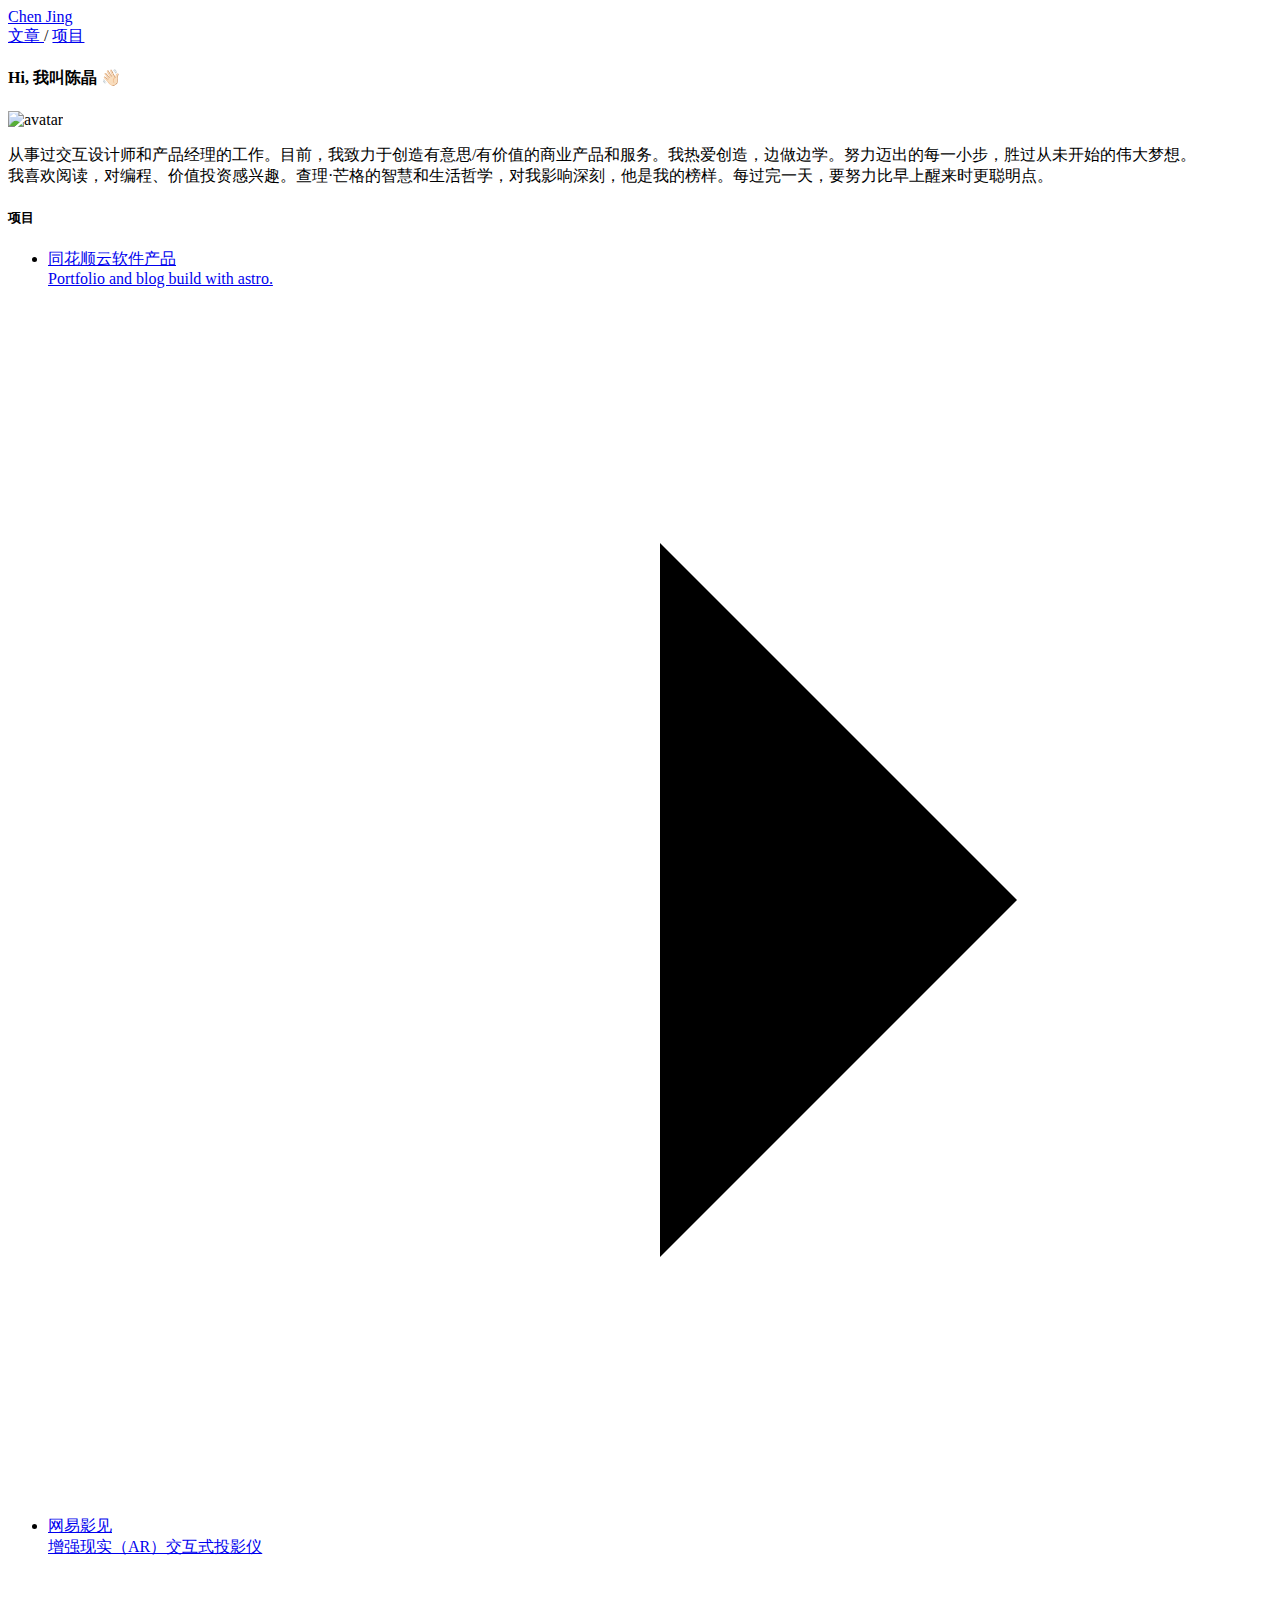
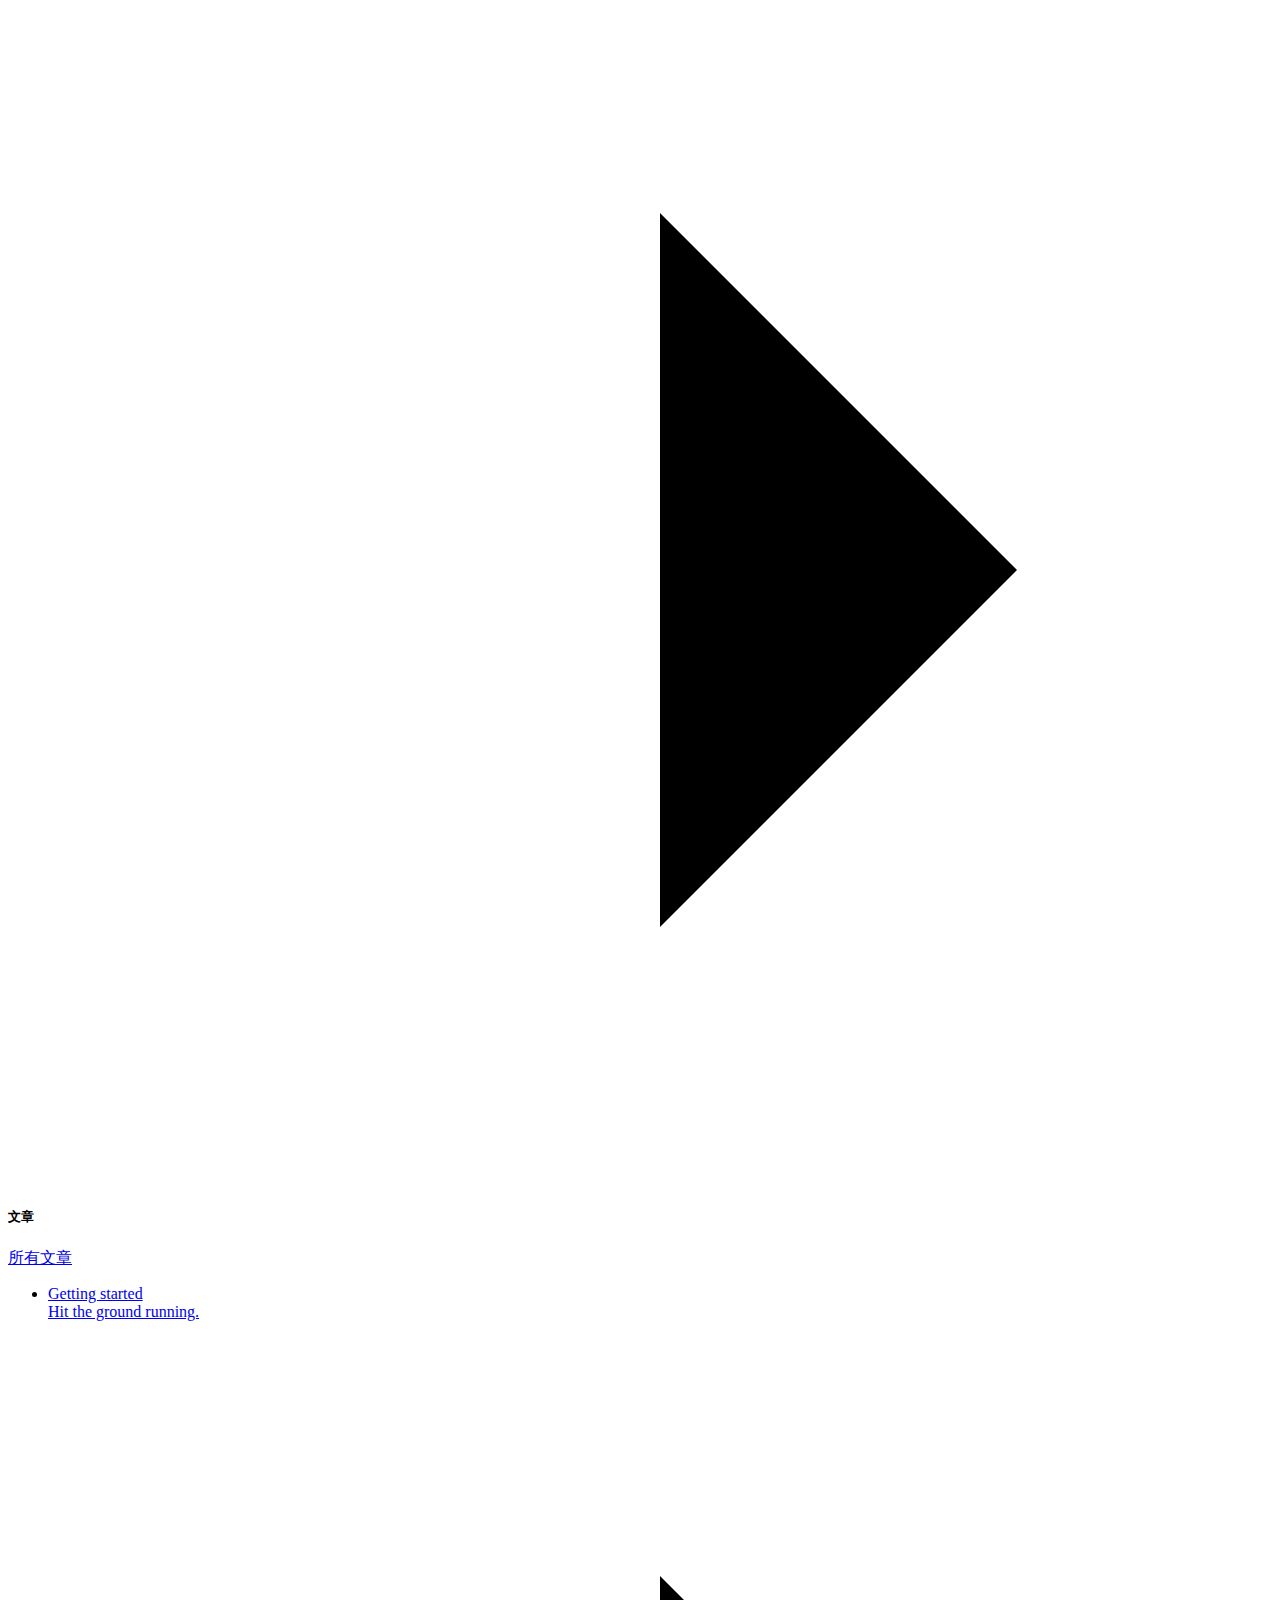
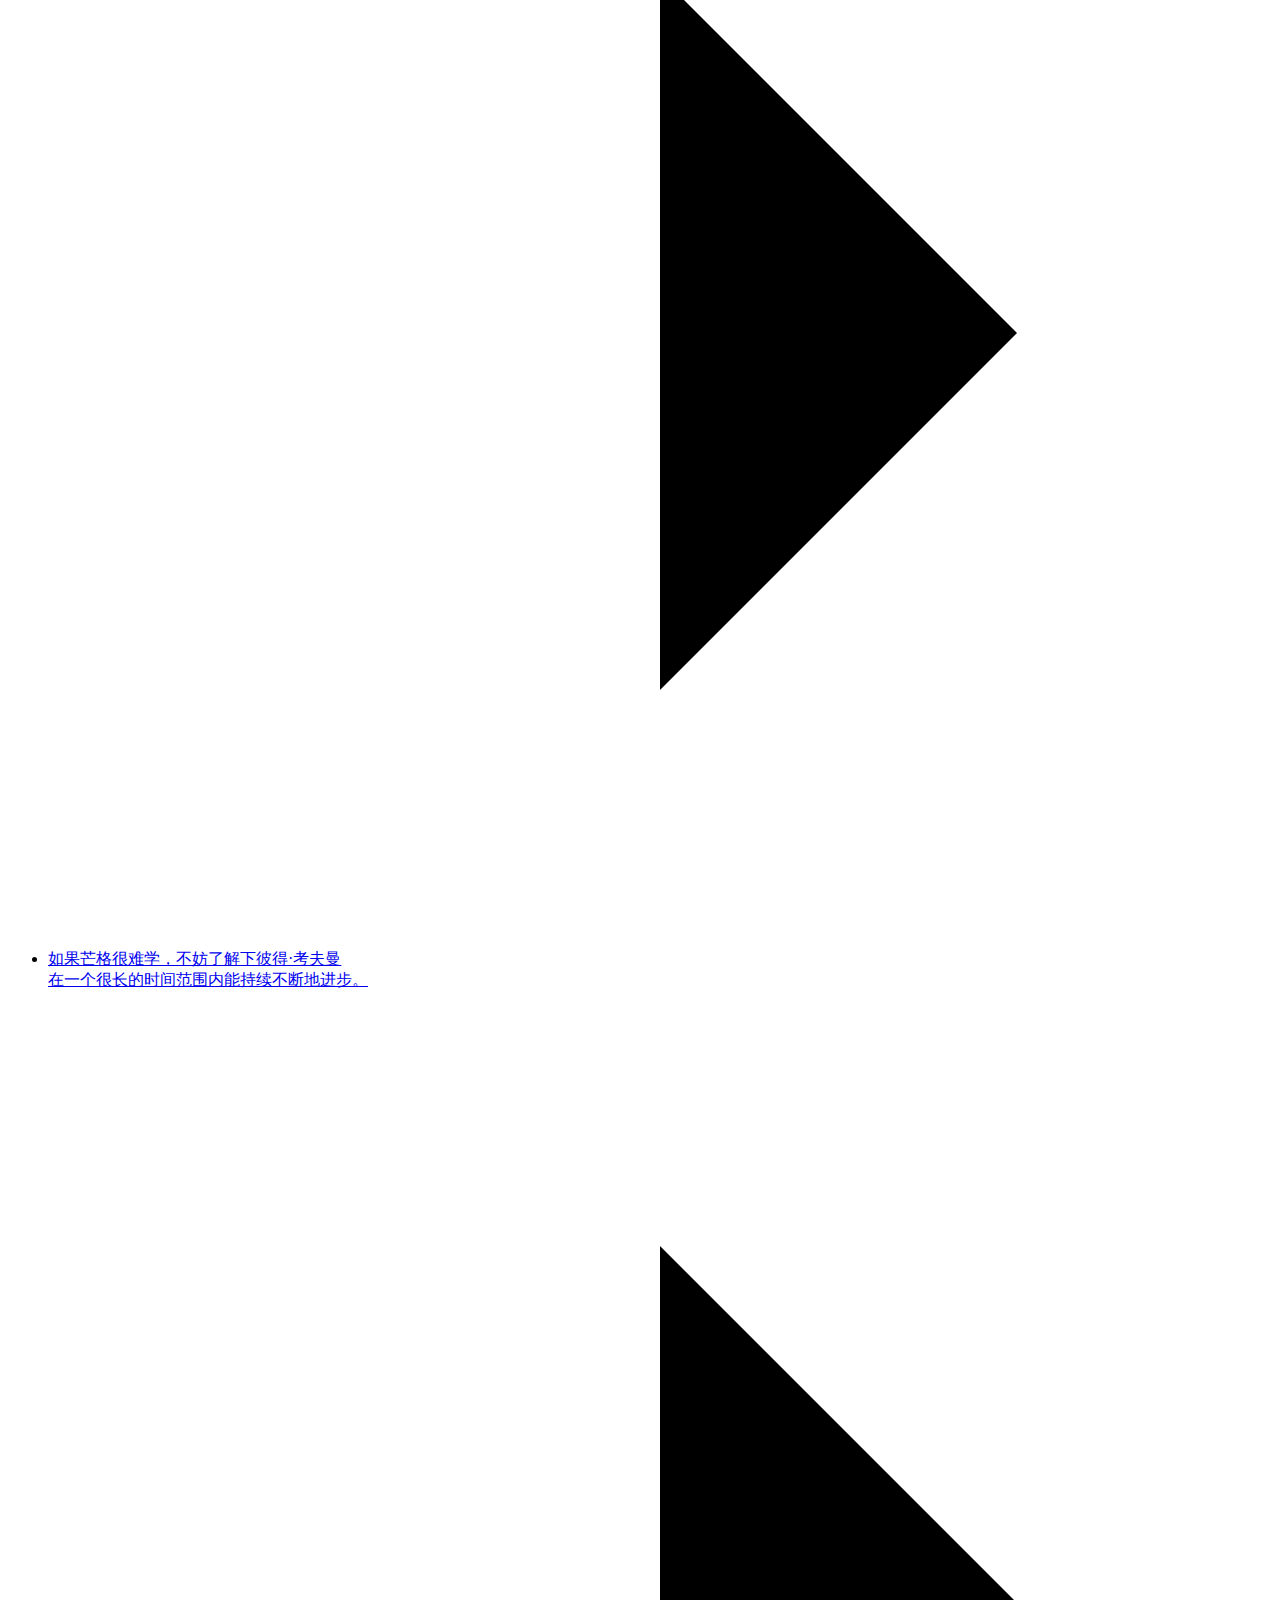
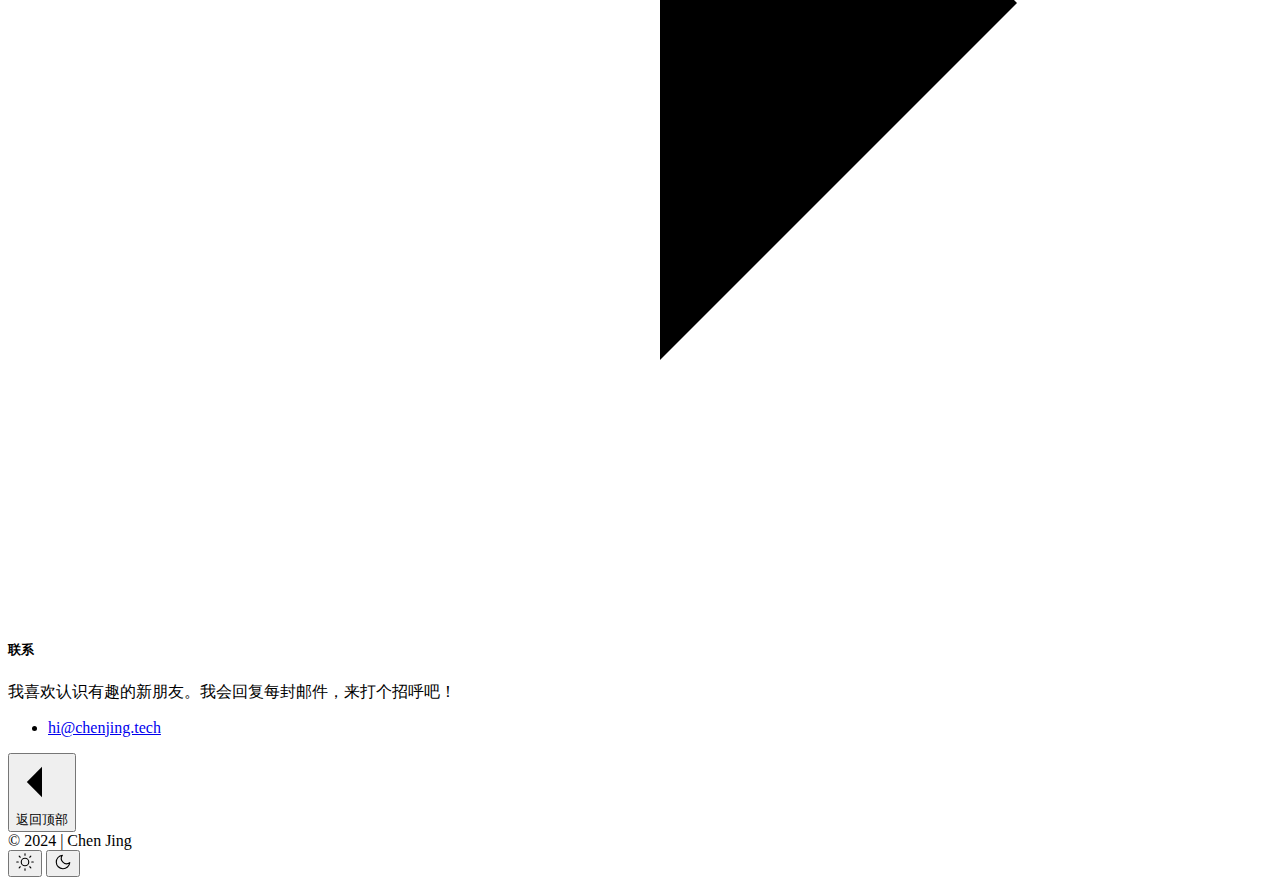
==== index.html @ 65ddb66e "add" ====
<!DOCTYPE html><html lang="en"> <head><!-- Global Metadata --><meta charset="utf-8"><meta name="viewport" content="width=device-width,initial-scale=1"><link rel="icon" type="image/svg+xml" href="/favicon-dark.svg" media="(prefers-color-scheme: dark)"><link rel="icon" type="image/svg+xml" href="/favicon-light.svg" media="(prefers-color-scheme: light)"><link rel="icon" type="image/x-icon" href="/favicon-light.svg"><meta name="generator" content="Astro v4.11.6"><!-- Font preloads --><link rel="preload" href="/_astro/inter-latin-400-normal.BT1H-PT_.woff2" as="font" type="font/woff2" crossorigin><link rel="preload" href="/_astro/inter-latin-600-normal.B2Ssfs8e.woff2" as="font" type="font/woff2" crossorigin><link rel="preload" href="/_astro/lora-latin-400-normal.CvHVDnm4.woff2" as="font" type="font/woff2" crossorigin><link rel="preload" href="/_astro/lora-latin-600-normal.DUWh3m6k.woff2" as="font" type="font/woff2" crossorigin><!-- Canonical URL --><link rel="canonical" href="https://astro-nano-demo.vercel.app/"><!-- Primary Meta Tags --><title>首页 | Chen Jing</title><meta name="title" content="首页 | Chen Jing"><meta name="description" content="Chen Jing's personal website."><!-- Open Graph / Facebook --><meta property="og:type" content="website"><meta property="og:url" content="https://astro-nano-demo.vercel.app/"><meta property="og:title" content="首页 | Chen Jing"><meta property="og:description" content="Chen Jing's personal website."><meta property="og:image" content="https://astro-nano-demo.vercel.app/nano.png"><!-- Twitter --><meta property="twitter:card" content="summary_large_image"><meta property="twitter:url" content="https://astro-nano-demo.vercel.app/"><meta property="twitter:title" content="首页 | Chen Jing"><meta property="twitter:description" content="Chen Jing's personal website."><meta property="twitter:image" content="https://astro-nano-demo.vercel.app/nano.png"><meta name="astro-view-transitions-enabled" content="true"><meta name="astro-view-transitions-fallback" content="animate"><script>
  function init() {
    preloadTheme();
    onScroll();
    animate();

    const backToTop = document.getElementById("back-to-top");
    backToTop?.addEventListener("click", (event) => scrollToTop(event));

    const backToPrev = document.getElementById("back-to-prev");
    backToPrev?.addEventListener("click", () => window.history.back());

    const lightThemeButton = document.getElementById("light-theme-button");
    lightThemeButton?.addEventListener("click", () => {
      localStorage.setItem("theme", "light");
      toggleTheme(false);
    });

    const darkThemeButton = document.getElementById("dark-theme-button");
    darkThemeButton?.addEventListener("click", () => {
      localStorage.setItem("theme", "dark");
      toggleTheme(true);
    });

    const systemThemeButton = document.getElementById("system-theme-button");
    systemThemeButton?.addEventListener("click", () => {
      localStorage.setItem("theme", "system");
      toggleTheme(window.matchMedia("(prefers-color-scheme: dark)").matches);
    });

    window.matchMedia("(prefers-color-scheme: dark)")
      .addEventListener("change", event => {
        if (localStorage.theme === "system") {
          toggleTheme(event.matches);
        }
      }
    );

    document.addEventListener("scroll", onScroll);
  }

  function animate() {
    const animateElements = document.querySelectorAll(".animate");

    animateElements.forEach((element, index) => {
      setTimeout(() => {
        element.classList.add("show");
      }, index * 150);
    });
  }

  function onScroll() {
    if (window.scrollY > 0) {
      document.documentElement.classList.add("scrolled");
    } else {
      document.documentElement.classList.remove("scrolled");
    }
  }

  function scrollToTop(event) {
    event.preventDefault();
    window.scrollTo({
      top: 0,
      behavior: "smooth"
    });
  }

function toggleTheme(dark) {
    const css = document.createElement("style");

    css.appendChild(
      document.createTextNode(
        `* {
             -webkit-transition: none !important;
             -moz-transition: none !important;
             -o-transition: none !important;
             -ms-transition: none !important;
             transition: none !important;
          }
        `,
      )
    );

    document.head.appendChild(css);

    if (dark) {
      document.documentElement.classList.add("dark");
    } else {
      document.documentElement.classList.remove("dark");
    }

  window.getComputedStyle(css).opacity;
    document.head.removeChild(css);
  }

  function preloadTheme() {
    const userTheme = localStorage.theme;

    if (userTheme === "light" || userTheme === "dark") {
      toggleTheme(userTheme === "dark");
    } else {
      toggleTheme(window.matchMedia("(prefers-color-scheme: dark)").matches);
    }
  }

  document.addEventListener("DOMContentLoaded", () => init());
  document.addEventListener("astro:after-swap", () => init());
  preloadTheme();
</script><link rel="stylesheet" href="/_astro/_slug_.Cnoe1FKB.css"><script type="module" src="/_astro/hoisted.BMnUj_RX.js"></script></head> <body> <header> <div class="mx-auto max-w-screen-sm px-3">  <div class="flex flex-wrap gap-y-2 justify-between"> <a href="/" target="_self" class="inline-block decoration-black/15 dark:decoration-white/50 hover:decoration-black/25 hover:dark:decoration-white/50 text-current hover:text-black hover:dark:text-white transition-colors duration-300 ease-in-out">  <div class="font-semibold"> Chen Jing </div>  </a> <nav class="flex gap-1"> <a href="/blog" target="_self" class="inline-block decoration-black/15 dark:decoration-white/50 hover:decoration-black/25 hover:dark:decoration-white/50 text-current hover:text-black hover:dark:text-white transition-colors duration-300 ease-in-out underline underline-offset-2"> 
文章
 </a> <!-- <span>
          {`/`}
        </span>
        <Link href="/work">
          工作
        </Link> --> <span> / </span> <a href="/projects" target="_self" class="inline-block decoration-black/15 dark:decoration-white/50 hover:decoration-black/25 hover:dark:decoration-white/50 text-current hover:text-black hover:dark:text-white transition-colors duration-300 ease-in-out underline underline-offset-2"> 
项目
 </a> </nav> </div>  </div> </header> <main>  <div class="mx-auto max-w-screen-sm px-3">  <h4 class="animate font-semibold text-black dark:text-white">
Hi, 我叫陈晶 <span class="text-xl">👋🏻</span> </h4> <div class="space-y-16"> <section> <article class="space-y-4"> <img class="ml-0 pt-4" src="../avatar.svg" alt="avatar"> <p class="animate">
从事过交互设计师和产品经理的工作。目前，我致力于创造有意思/有价值的商业产品和服务。我热爱创造，边做边学。努力迈出的每一小步，胜过从未开始的伟大梦想。
<br>
我喜欢阅读，对编程、价值投资感兴趣。查理·芒格的智慧和生活哲学，对我影响深刻，他是我的榜样。每过完一天，要努力比早上醒来时更聪明点。
</p> <!-- <p class="animate">
            Visit
            <Link href="https://github.com/markhorn-dev/astro-nano" aria-label="Astro Nano on Github" external>
              Astro Nano on Github
            </Link>
            to fork the repository, read the docs or one-click deploy on Vercel or Netlify. 
          </p> --> </article> </section> <section class="animate space-y-6"> <div class="flex flex-wrap gap-y-2 items-center justify-between"> <h5 class="font-semibold text-black dark:text-white">
项目
</h5> <!-- <Link href="/projects">
            See all projects
          </Link> --> </div> <ul class="flex flex-col gap-4"> <li> <a href="/projects/project-1" class="relative group flex flex-nowrap py-3 px-2 pr-5  dark:border-white/20 hover:bg-black/5 dark:hover:bg-white/5 hover:text-black dark:hover:text-white transition-colors duration-300 ease-in-out"> <div class="flex flex-col flex-1 truncate"> <div class="font-semibold"> 同花顺云软件产品 </div> <div class="text-sm pt-1"> Portfolio and blog build with astro. </div> </div> <svg xmlns="http://www.w3.org/2000/svg" viewBox="0 0 24 24" class="absolute top-1/2 right-2 -translate-y-1/2 size-5 stroke-2 fill-none stroke-current"> <line x1="5" y1="12" x2="19" y2="12" class="translate-x-3 group-hover:translate-x-0 scale-x-0 group-hover:scale-x-100 transition-transform duration-300 ease-in-out"></line> <polyline points="12 5 19 12 12 19" class="-translate-x-1 group-hover:translate-x-0 transition-transform duration-300 ease-in-out"></polyline> </svg> </a> </li><li> <a href="/projects/project-2" class="relative group flex flex-nowrap py-3 px-2 pr-5  dark:border-white/20 hover:bg-black/5 dark:hover:bg-white/5 hover:text-black dark:hover:text-white transition-colors duration-300 ease-in-out"> <div class="flex flex-col flex-1 truncate"> <div class="font-semibold"> 网易影见 </div> <div class="text-sm pt-1"> 增强现实（AR）交互式投影仪 </div> </div> <svg xmlns="http://www.w3.org/2000/svg" viewBox="0 0 24 24" class="absolute top-1/2 right-2 -translate-y-1/2 size-5 stroke-2 fill-none stroke-current"> <line x1="5" y1="12" x2="19" y2="12" class="translate-x-3 group-hover:translate-x-0 scale-x-0 group-hover:scale-x-100 transition-transform duration-300 ease-in-out"></line> <polyline points="12 5 19 12 12 19" class="-translate-x-1 group-hover:translate-x-0 transition-transform duration-300 ease-in-out"></polyline> </svg> </a> </li> </ul> </section> <section class="animate space-y-6"> <div class="flex flex-wrap gap-y-2 items-center justify-between"> <h5 class="font-semibold text-black dark:text-white">
文章
</h5> <a href="/blog" target="_self" class="inline-block decoration-black/15 dark:decoration-white/50 hover:decoration-black/25 hover:dark:decoration-white/50 text-current hover:text-black hover:dark:text-white transition-colors duration-300 ease-in-out underline underline-offset-2"> 
所有文章
 </a> </div> <ul class="flex flex-col gap-4"> <li> <a href="/blog/01-getting-started" class="relative group flex flex-nowrap py-3 px-2 pr-5  dark:border-white/20 hover:bg-black/5 dark:hover:bg-white/5 hover:text-black dark:hover:text-white transition-colors duration-300 ease-in-out"> <div class="flex flex-col flex-1 truncate"> <div class="font-semibold"> Getting started </div> <div class="text-sm pt-1"> Hit the ground running. </div> </div> <svg xmlns="http://www.w3.org/2000/svg" viewBox="0 0 24 24" class="absolute top-1/2 right-2 -translate-y-1/2 size-5 stroke-2 fill-none stroke-current"> <line x1="5" y1="12" x2="19" y2="12" class="translate-x-3 group-hover:translate-x-0 scale-x-0 group-hover:scale-x-100 transition-transform duration-300 ease-in-out"></line> <polyline points="12 5 19 12 12 19" class="-translate-x-1 group-hover:translate-x-0 transition-transform duration-300 ease-in-out"></polyline> </svg> </a> </li><li> <a href="/blog/01-learning-from-peter-kaufman" class="relative group flex flex-nowrap py-3 px-2 pr-5  dark:border-white/20 hover:bg-black/5 dark:hover:bg-white/5 hover:text-black dark:hover:text-white transition-colors duration-300 ease-in-out"> <div class="flex flex-col flex-1 truncate"> <div class="font-semibold"> 如果芒格很难学，不妨了解下彼得·考夫曼 </div> <div class="text-sm pt-1"> 在一个很长的时间范围内能持续不断地进步。 </div> </div> <svg xmlns="http://www.w3.org/2000/svg" viewBox="0 0 24 24" class="absolute top-1/2 right-2 -translate-y-1/2 size-5 stroke-2 fill-none stroke-current"> <line x1="5" y1="12" x2="19" y2="12" class="translate-x-3 group-hover:translate-x-0 scale-x-0 group-hover:scale-x-100 transition-transform duration-300 ease-in-out"></line> <polyline points="12 5 19 12 12 19" class="-translate-x-1 group-hover:translate-x-0 transition-transform duration-300 ease-in-out"></polyline> </svg> </a> </li> </ul> </section> <!-- <section class="animate space-y-6">
        <div class="flex flex-wrap gap-y-2 items-center justify-between">
          <h5 class="font-semibold text-black dark:text-white">
            Work Experience
          </h5>
          <Link href="/work">
            See all work
          </Link>
        </div>
        <ul class="flex flex-col space-y-4">
          {work.map(entry => (
            <li>
              <div class="text-sm opacity-75">
                {dateRange(entry.data.dateStart, entry.data.dateEnd)}
              </div>
              <div class="font-semibold text-black dark:text-white">
                {entry.data.company}
              </div>
              <div class="text-sm opacity-75">
                {entry.data.role}
              </div>
              <article>
                <entry.Content />
              </article>
            </li>
          ))}
        </ul>
      </section> --> <section class="animate space-y-4"> <h5 class="font-semibold text-black dark:text-white">
联系
</h5> <article> <p>
我喜欢认识有趣的新朋友。我会回复每封邮件，来打个招呼吧！
</p> </article> <ul class="flex flex-wrap gap-2">  <li class="line-clamp-1"> <a href="mailto:hi@chenjing.tech" target="_self" class="inline-block decoration-black/15 dark:decoration-white/50 hover:decoration-black/25 hover:dark:decoration-white/50 text-current hover:text-black hover:dark:text-white transition-colors duration-300 ease-in-out underline underline-offset-2" aria-label="Email Chen Jing"> hi@chenjing.tech </a> </li> </ul> </section> </div>  </div>  </main> <footer class="animate"> <div class="mx-auto max-w-screen-sm px-3">  <div class="relative"> <div class="absolute right-0 -top-20"> <button id="back-to-top" class="relative group w-fit flex pl-8 pr-3 py-1.5 flex-nowrap rounded border border-black/15 dark:border-white/20 hover:bg-black/5 dark:hover:bg-white/5 hover:text-black dark:hover:text-white transition-colors duration-300 ease-in-out"> <svg xmlns="http://www.w3.org/2000/svg" viewBox="0 0 24 24" class="absolute top-1/2 left-2 -translate-y-1/2 size-4 stroke-2 fill-none stroke-current rotate-90"> <line x1="5" y1="12" x2="19" y2="12" class="translate-x-2 group-hover:translate-x-0 scale-x-0 group-hover:scale-x-100 transition-transform duration-300 ease-in-out"></line> <polyline points="12 5 5 12 12 19" class="translate-x-1 group-hover:translate-x-0 transition-transform duration-300 ease-in-out"></polyline> </svg> <div class="text-sm">
返回顶部
</div> </button> </div> </div> <div class="flex justify-between items-center"> <div>
&copy; 2024 | Chen Jing </div> <div class="flex flex-wrap gap-1 items-center"> <button id="light-theme-button" aria-label="Light theme" class="group size-8 flex items-center justify-center rounded-full"> <svg xmlns="http://www.w3.org/2000/svg" width="18" height="18" viewBox="0 0 24 24" fill="none" stroke="currentColor" stroke-width="1.5" stroke-linecap="round" stroke-linejoin="round" class="group-hover:stroke-black group-hover:dark:stroke-white transition-colors duration-300 ease-in-out"> <circle cx="12" cy="12" r="5"></circle> <line x1="12" y1="1" x2="12" y2="3"></line> <line x1="12" y1="21" x2="12" y2="23"></line> <line x1="4.22" y1="4.22" x2="5.64" y2="5.64"></line> <line x1="18.36" y1="18.36" x2="19.78" y2="19.78"></line> <line x1="1" y1="12" x2="3" y2="12"></line> <line x1="21" y1="12" x2="23" y2="12"></line> <line x1="4.22" y1="19.78" x2="5.64" y2="18.36"></line> <line x1="18.36" y1="5.64" x2="19.78" y2="4.22"></line> </svg> </button> <button id="dark-theme-button" aria-label="Dark theme" class="group size-8 flex items-center justify-center rounded-full"> <svg xmlns="http://www.w3.org/2000/svg" width="18" height="18" viewBox="0 0 24 24" fill="none" stroke="currentColor" stroke-width="1.5" stroke-linecap="round" stroke-linejoin="round" class="group-hover:stroke-black group-hover:dark:stroke-white transition-colors duration-300 ease-in-out"> <path d="M21 12.79A9 9 0 1 1 11.21 3 7 7 0 0 0 21 12.79z"></path> </svg> </button> <!-- <button
          id="system-theme-button"
          aria-label="System theme"
          class="group size-8 flex items-center justify-center rounded-full"
        >
          <svg
            xmlns="http://www.w3.org/2000/svg"
            width="18"
            height="18"
            viewBox="0 0 24 24"
            fill="none"
            stroke="currentColor"
            stroke-width="1.5"
            stroke-linecap="round"
            stroke-linejoin="round"
            class="group-hover:stroke-black group-hover:dark:stroke-white transition-colors duration-300 ease-in-out"
          >
            <rect x="2" y="3" width="20" height="14" rx="2" ry="2"></rect>
            <line x1="8" y1="21" x2="16" y2="21"></line>
            <line x1="12" y1="17" x2="12" y2="21"></line>
          </svg>
        </button> --> </div> </div>  </div> </footer> </body></html>
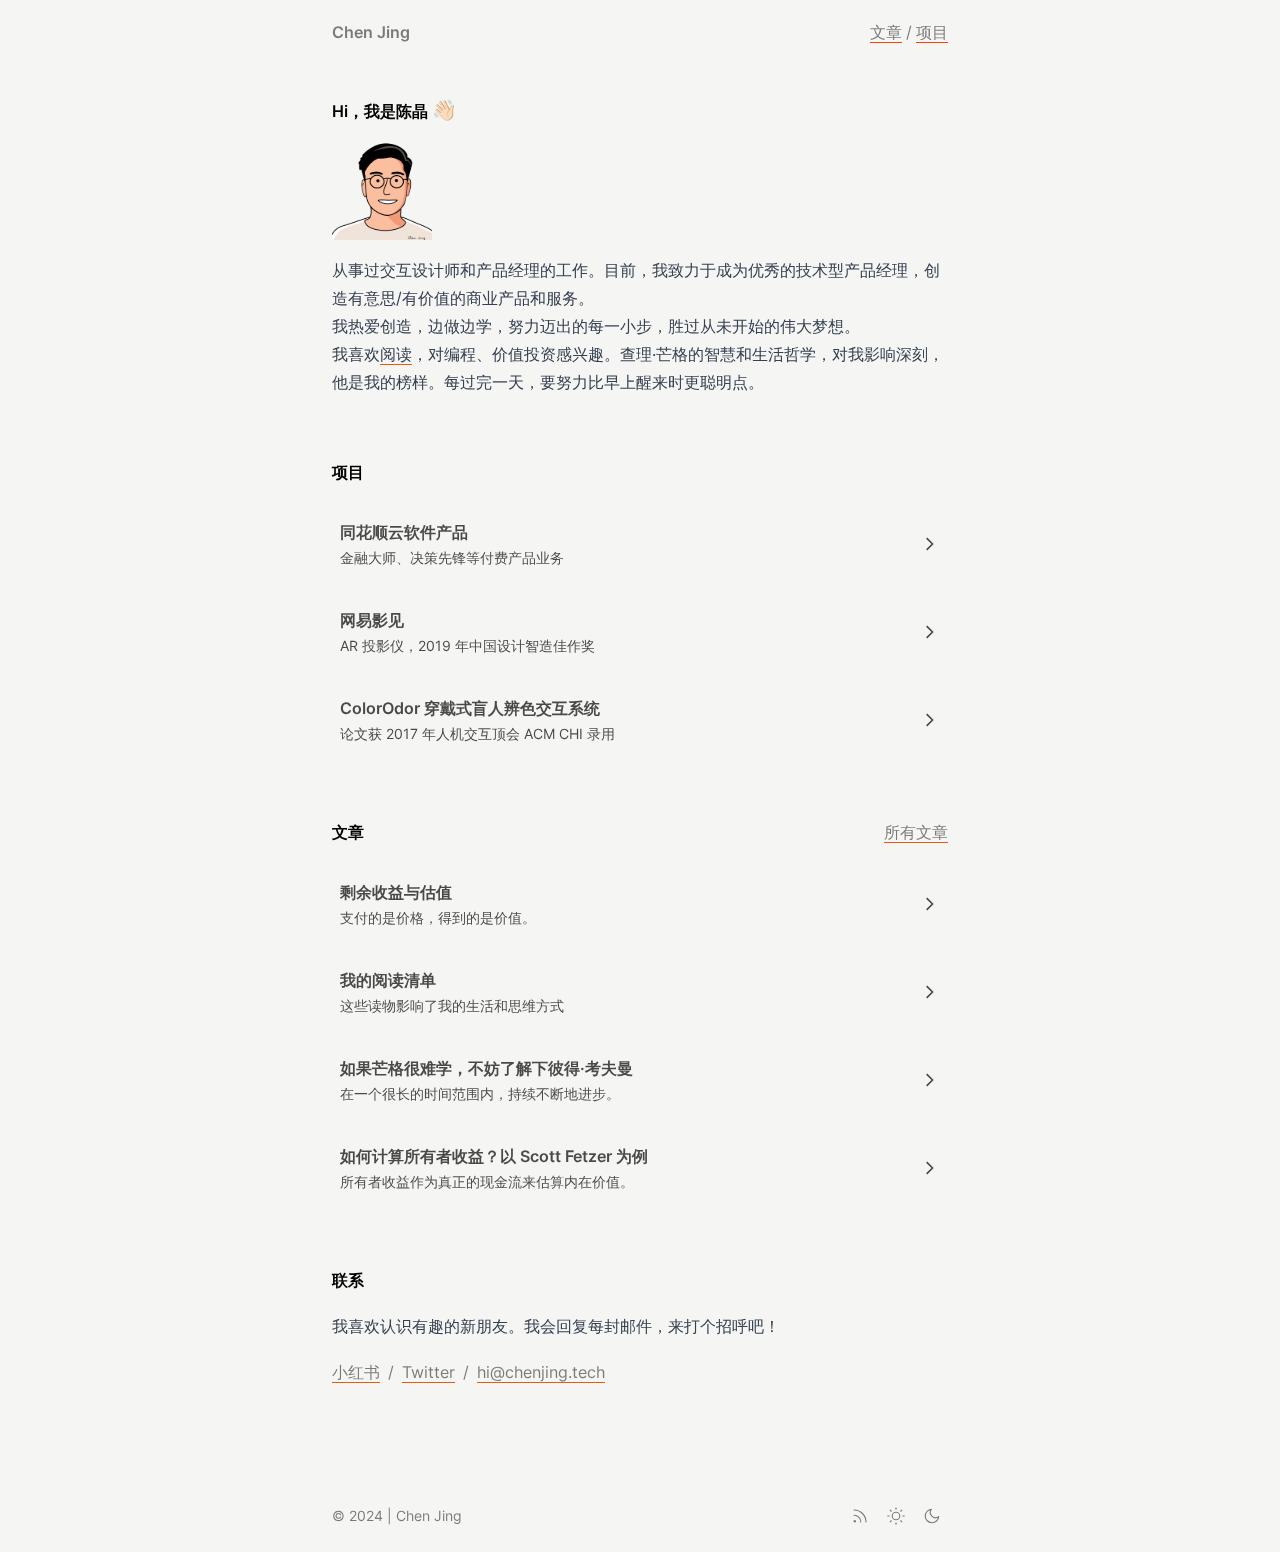
==== commit ce99df43: "update" ====
--- a/index.html
+++ b/index.html
@@ -1,4 +1,4 @@
-<!DOCTYPE html><html lang="en"> <head><!-- Global Metadata --><meta charset="utf-8"><meta name="viewport" content="width=device-width,initial-scale=1"><link rel="icon" type="image/svg+xml" href="/favicon-dark.svg" media="(prefers-color-scheme: dark)"><link rel="icon" type="image/svg+xml" href="/favicon-light.svg" media="(prefers-color-scheme: light)"><link rel="icon" type="image/x-icon" href="/favicon-light.svg"><meta name="generator" content="Astro v4.11.6"><!-- Font preloads --><link rel="preload" href="/_astro/inter-latin-400-normal.BT1H-PT_.woff2" as="font" type="font/woff2" crossorigin><link rel="preload" href="/_astro/inter-latin-600-normal.B2Ssfs8e.woff2" as="font" type="font/woff2" crossorigin><link rel="preload" href="/_astro/lora-latin-400-normal.CvHVDnm4.woff2" as="font" type="font/woff2" crossorigin><link rel="preload" href="/_astro/lora-latin-600-normal.DUWh3m6k.woff2" as="font" type="font/woff2" crossorigin><!-- Canonical URL --><link rel="canonical" href="https://astro-nano-demo.vercel.app/"><!-- Primary Meta Tags --><title>首页 | Chen Jing</title><meta name="title" content="首页 | Chen Jing"><meta name="description" content="Chen Jing's personal website."><!-- Open Graph / Facebook --><meta property="og:type" content="website"><meta property="og:url" content="https://astro-nano-demo.vercel.app/"><meta property="og:title" content="首页 | Chen Jing"><meta property="og:description" content="Chen Jing's personal website."><meta property="og:image" content="https://astro-nano-demo.vercel.app/nano.png"><!-- Twitter --><meta property="twitter:card" content="summary_large_image"><meta property="twitter:url" content="https://astro-nano-demo.vercel.app/"><meta property="twitter:title" content="首页 | Chen Jing"><meta property="twitter:description" content="Chen Jing's personal website."><meta property="twitter:image" content="https://astro-nano-demo.vercel.app/nano.png"><meta name="astro-view-transitions-enabled" content="true"><meta name="astro-view-transitions-fallback" content="animate"><script>
+<!DOCTYPE html><html lang="zh"> <head><!-- Global Metadata --><meta charset="utf-8"><meta name="viewport" content="width=device-width,initial-scale=1"><link rel="icon" type="image/svg+xml" href="/favicon-dark.svg" media="(prefers-color-scheme: dark)"><link rel="icon" type="image/svg+xml" href="/favicon-light.svg" media="(prefers-color-scheme: light)"><link rel="icon" type="image/x-icon" href="/favicon-light.svg"><meta name="generator" content="Astro v4.11.6"><!-- Font preloads --><link rel="preload" href="/_astro/inter-latin-400-normal.BT1H-PT_.woff2" as="font" type="font/woff2" crossorigin><link rel="preload" href="/_astro/inter-latin-600-normal.B2Ssfs8e.woff2" as="font" type="font/woff2" crossorigin><link rel="preload" href="/_astro/lora-latin-400-normal.CvHVDnm4.woff2" as="font" type="font/woff2" crossorigin><link rel="preload" href="/_astro/lora-latin-600-normal.DUWh3m6k.woff2" as="font" type="font/woff2" crossorigin><!-- Canonical URL --><link rel="canonical" href="https://astro-nano-demo.vercel.app/"><!-- Primary Meta Tags --><title>主页 | Chen Jing</title><meta name="title" content="主页 | Chen Jing"><meta name="description" content="Chen Jing 个人网站"><!-- Open Graph / Facebook --><meta property="og:type" content="website"><meta property="og:url" content="https://astro-nano-demo.vercel.app/"><meta property="og:title" content="主页 | Chen Jing"><meta property="og:description" content="Chen Jing 个人网站"><meta property="og:image" content="https://img.chenjing.tech/file/4fbda5e800b9c27c06d20.png"><!-- Twitter --><meta property="twitter:card" content="summary_large_image"><meta property="twitter:url" content="https://astro-nano-demo.vercel.app/"><meta property="twitter:title" content="主页 | Chen Jing"><meta property="twitter:description" content="Chen Jing 个人网站"><meta property="twitter:image" content="https://img.chenjing.tech/file/4fbda5e800b9c27c06d20.png"><meta name="astro-view-transitions-enabled" content="true"><meta name="astro-view-transitions-fallback" content="animate"><script>
   function init() {
     preloadTheme();
     onScroll();
@@ -106,20 +106,20 @@
   document.addEventListener("DOMContentLoaded", () => init());
   document.addEventListener("astro:after-swap", () => init());
   preloadTheme();
-</script><link rel="stylesheet" href="/_astro/_slug_.Cnoe1FKB.css"><script type="module" src="/_astro/hoisted.BMnUj_RX.js"></script></head> <body> <header> <div class="mx-auto max-w-screen-sm px-3">  <div class="flex flex-wrap gap-y-2 justify-between"> <a href="/" target="_self" class="inline-block decoration-black/15 dark:decoration-white/50 hover:decoration-black/25 hover:dark:decoration-white/50 text-current hover:text-black hover:dark:text-white transition-colors duration-300 ease-in-out">  <div class="font-semibold"> Chen Jing </div>  </a> <nav class="flex gap-1"> <a href="/blog" target="_self" class="inline-block decoration-black/15 dark:decoration-white/50 hover:decoration-black/25 hover:dark:decoration-white/50 text-current hover:text-black hover:dark:text-white transition-colors duration-300 ease-in-out underline underline-offset-2"> 
+</script><link rel="stylesheet" href="/_astro/_slug_.DA3J8DN5.css"><script type="module" src="/_astro/hoisted.BMnUj_RX.js"></script></head> <body> <header> <div class="mx-auto max-w-screen-sm px-3">  <div class="flex flex-wrap gap-y-2 justify-between"> <a href="/" target="_self" class="inline-block decoration-orange-600 dark:decoration-white/50 hover:no-underline hover:decoration-black/25 hover:dark:decoration-white/50 text-current hover:text-orange-600 hover:dark:text-white transition-colors duration-300 ease-in-out">  <div class="font-semibold"> Chen Jing </div>  </a> <nav class="flex gap-1"> <a href="/blog" target="_self" class="inline-block decoration-orange-600 dark:decoration-white/50 hover:no-underline hover:decoration-black/25 hover:dark:decoration-white/50 text-current hover:text-orange-600 hover:dark:text-white transition-colors duration-300 ease-in-out underline underline-offset-4"> 
 文章
  </a> <!-- <span>
           {`/`}
         </span>
         <Link href="/work">
           工作
-        </Link> --> <span> / </span> <a href="/projects" target="_self" class="inline-block decoration-black/15 dark:decoration-white/50 hover:decoration-black/25 hover:dark:decoration-white/50 text-current hover:text-black hover:dark:text-white transition-colors duration-300 ease-in-out underline underline-offset-2"> 
+        </Link> --> <span> / </span> <a href="/projects" target="_self" class="inline-block decoration-orange-600 dark:decoration-white/50 hover:no-underline hover:decoration-black/25 hover:dark:decoration-white/50 text-current hover:text-orange-600 hover:dark:text-white transition-colors duration-300 ease-in-out underline underline-offset-4"> 
 项目
  </a> </nav> </div>  </div> </header> <main>  <div class="mx-auto max-w-screen-sm px-3">  <h4 class="animate font-semibold text-black dark:text-white">
-Hi, 我叫陈晶 <span class="text-xl">👋🏻</span> </h4> <div class="space-y-16"> <section> <article class="space-y-4"> <img class="ml-0 pt-4" src="../avatar.svg" alt="avatar"> <p class="animate">
-从事过交互设计师和产品经理的工作。目前，我致力于创造有意思/有价值的商业产品和服务。我热爱创造，边做边学。努力迈出的每一小步，胜过从未开始的伟大梦想。
+Hi，我是陈晶 <span class="text-xl">👋🏻</span> </h4> <div class="space-y-16"> <section> <article class="space-y-4"> <img class="ml-0 pt-4" src="../avatar.svg" alt="avatar"> <p>
+从事过交互设计师和产品经理的工作。目前，我致力于成为优秀的技术型产品经理，创造有意思/有价值的商业产品和服务。<br>我热爱创造，边做边学，努力迈出的每一小步，胜过从未开始的伟大梦想。
 <br>
-我喜欢阅读，对编程、价值投资感兴趣。查理·芒格的智慧和生活哲学，对我影响深刻，他是我的榜样。每过完一天，要努力比早上醒来时更聪明点。
+我喜欢<a href="/blog/04-my-booklists" target="_self" class="inline-block decoration-orange-600 dark:decoration-white/50 hover:no-underline hover:decoration-black/25 hover:dark:decoration-white/50 text-current hover:text-orange-600 hover:dark:text-white transition-colors duration-300 ease-in-out underline underline-offset-4"> 阅读 </a>，对编程、价值投资感兴趣。查理·芒格的智慧和生活哲学，对我影响深刻，他是我的榜样。每过完一天，要努力比早上醒来时更聪明点。
 </p> <!-- <p class="animate">
             Visit
             <Link href="https://github.com/markhorn-dev/astro-nano" aria-label="Astro Nano on Github" external>
@@ -130,11 +130,11 @@
 项目
 </h5> <!-- <Link href="/projects">
             See all projects
-          </Link> --> </div> <ul class="flex flex-col gap-4"> <li> <a href="/projects/project-1" class="relative group flex flex-nowrap py-3 px-2 pr-5  dark:border-white/20 hover:bg-black/5 dark:hover:bg-white/5 hover:text-black dark:hover:text-white transition-colors duration-300 ease-in-out"> <div class="flex flex-col flex-1 truncate"> <div class="font-semibold"> 同花顺云软件产品 </div> <div class="text-sm pt-1"> Portfolio and blog build with astro. </div> </div> <svg xmlns="http://www.w3.org/2000/svg" viewBox="0 0 24 24" class="absolute top-1/2 right-2 -translate-y-1/2 size-5 stroke-2 fill-none stroke-current"> <line x1="5" y1="12" x2="19" y2="12" class="translate-x-3 group-hover:translate-x-0 scale-x-0 group-hover:scale-x-100 transition-transform duration-300 ease-in-out"></line> <polyline points="12 5 19 12 12 19" class="-translate-x-1 group-hover:translate-x-0 transition-transform duration-300 ease-in-out"></polyline> </svg> </a> </li><li> <a href="/projects/project-2" class="relative group flex flex-nowrap py-3 px-2 pr-5  dark:border-white/20 hover:bg-black/5 dark:hover:bg-white/5 hover:text-black dark:hover:text-white transition-colors duration-300 ease-in-out"> <div class="flex flex-col flex-1 truncate"> <div class="font-semibold"> 网易影见 </div> <div class="text-sm pt-1"> 增强现实（AR）交互式投影仪 </div> </div> <svg xmlns="http://www.w3.org/2000/svg" viewBox="0 0 24 24" class="absolute top-1/2 right-2 -translate-y-1/2 size-5 stroke-2 fill-none stroke-current"> <line x1="5" y1="12" x2="19" y2="12" class="translate-x-3 group-hover:translate-x-0 scale-x-0 group-hover:scale-x-100 transition-transform duration-300 ease-in-out"></line> <polyline points="12 5 19 12 12 19" class="-translate-x-1 group-hover:translate-x-0 transition-transform duration-300 ease-in-out"></polyline> </svg> </a> </li> </ul> </section> <section class="animate space-y-6"> <div class="flex flex-wrap gap-y-2 items-center justify-between"> <h5 class="font-semibold text-black dark:text-white">
+          </Link> --> </div> <ul class="flex flex-col gap-4"> <li> <a href="/projects/ths" class="relative group flex flex-nowrap py-3 px-2 pr-5 text-black/70 dark:text-white/90 dark:border-white/20 hover:bg-black/5 dark:hover:bg-white/5 hover:text-black dark:hover:text-white transition-colors duration-300 ease-in-out"> <div class="flex flex-col flex-1 truncate"> <div class="font-semibold"> 同花顺云软件产品 </div> <div class="text-sm pt-1"> 金融大师、决策先锋等付费产品业务 </div> </div> <svg xmlns="http://www.w3.org/2000/svg" viewBox="0 0 24 24" class="absolute top-1/2 right-2 -translate-y-1/2 size-5 stroke-2 fill-none stroke-current"> <line x1="5" y1="12" x2="19" y2="12" class="translate-x-3 group-hover:translate-x-0 scale-x-0 group-hover:scale-x-100 transition-transform duration-300 ease-in-out"></line> <polyline points="12 5 19 12 12 19" class="-translate-x-1 group-hover:translate-x-0 transition-transform duration-300 ease-in-out"></polyline> </svg> </a> </li><li> <a href="/projects/aura" class="relative group flex flex-nowrap py-3 px-2 pr-5 text-black/70 dark:text-white/90 dark:border-white/20 hover:bg-black/5 dark:hover:bg-white/5 hover:text-black dark:hover:text-white transition-colors duration-300 ease-in-out"> <div class="flex flex-col flex-1 truncate"> <div class="font-semibold"> 网易影见 </div> <div class="text-sm pt-1"> AR 投影仪，2019 年中国设计智造佳作奖 </div> </div> <svg xmlns="http://www.w3.org/2000/svg" viewBox="0 0 24 24" class="absolute top-1/2 right-2 -translate-y-1/2 size-5 stroke-2 fill-none stroke-current"> <line x1="5" y1="12" x2="19" y2="12" class="translate-x-3 group-hover:translate-x-0 scale-x-0 group-hover:scale-x-100 transition-transform duration-300 ease-in-out"></line> <polyline points="12 5 19 12 12 19" class="-translate-x-1 group-hover:translate-x-0 transition-transform duration-300 ease-in-out"></polyline> </svg> </a> </li><li> <a href="/projects/colorodor" class="relative group flex flex-nowrap py-3 px-2 pr-5 text-black/70 dark:text-white/90 dark:border-white/20 hover:bg-black/5 dark:hover:bg-white/5 hover:text-black dark:hover:text-white transition-colors duration-300 ease-in-out"> <div class="flex flex-col flex-1 truncate"> <div class="font-semibold"> ColorOdor 穿戴式盲人辨色交互系统 </div> <div class="text-sm pt-1"> 论文获 2017 年人机交互顶会 ACM CHI 录用 </div> </div> <svg xmlns="http://www.w3.org/2000/svg" viewBox="0 0 24 24" class="absolute top-1/2 right-2 -translate-y-1/2 size-5 stroke-2 fill-none stroke-current"> <line x1="5" y1="12" x2="19" y2="12" class="translate-x-3 group-hover:translate-x-0 scale-x-0 group-hover:scale-x-100 transition-transform duration-300 ease-in-out"></line> <polyline points="12 5 19 12 12 19" class="-translate-x-1 group-hover:translate-x-0 transition-transform duration-300 ease-in-out"></polyline> </svg> </a> </li> </ul> </section> <section class="animate space-y-6"> <div class="flex flex-wrap gap-y-2 items-center justify-between"> <h5 class="font-semibold text-black dark:text-white">
 文章
-</h5> <a href="/blog" target="_self" class="inline-block decoration-black/15 dark:decoration-white/50 hover:decoration-black/25 hover:dark:decoration-white/50 text-current hover:text-black hover:dark:text-white transition-colors duration-300 ease-in-out underline underline-offset-2"> 
+</h5> <a href="/blog" target="_self" class="inline-block decoration-orange-600 dark:decoration-white/50 hover:no-underline hover:decoration-black/25 hover:dark:decoration-white/50 text-current hover:text-orange-600 hover:dark:text-white transition-colors duration-300 ease-in-out underline underline-offset-4"> 
 所有文章
- </a> </div> <ul class="flex flex-col gap-4"> <li> <a href="/blog/01-getting-started" class="relative group flex flex-nowrap py-3 px-2 pr-5  dark:border-white/20 hover:bg-black/5 dark:hover:bg-white/5 hover:text-black dark:hover:text-white transition-colors duration-300 ease-in-out"> <div class="flex flex-col flex-1 truncate"> <div class="font-semibold"> Getting started </div> <div class="text-sm pt-1"> Hit the ground running. </div> </div> <svg xmlns="http://www.w3.org/2000/svg" viewBox="0 0 24 24" class="absolute top-1/2 right-2 -translate-y-1/2 size-5 stroke-2 fill-none stroke-current"> <line x1="5" y1="12" x2="19" y2="12" class="translate-x-3 group-hover:translate-x-0 scale-x-0 group-hover:scale-x-100 transition-transform duration-300 ease-in-out"></line> <polyline points="12 5 19 12 12 19" class="-translate-x-1 group-hover:translate-x-0 transition-transform duration-300 ease-in-out"></polyline> </svg> </a> </li><li> <a href="/blog/01-learning-from-peter-kaufman" class="relative group flex flex-nowrap py-3 px-2 pr-5  dark:border-white/20 hover:bg-black/5 dark:hover:bg-white/5 hover:text-black dark:hover:text-white transition-colors duration-300 ease-in-out"> <div class="flex flex-col flex-1 truncate"> <div class="font-semibold"> 如果芒格很难学，不妨了解下彼得·考夫曼 </div> <div class="text-sm pt-1"> 在一个很长的时间范围内能持续不断地进步。 </div> </div> <svg xmlns="http://www.w3.org/2000/svg" viewBox="0 0 24 24" class="absolute top-1/2 right-2 -translate-y-1/2 size-5 stroke-2 fill-none stroke-current"> <line x1="5" y1="12" x2="19" y2="12" class="translate-x-3 group-hover:translate-x-0 scale-x-0 group-hover:scale-x-100 transition-transform duration-300 ease-in-out"></line> <polyline points="12 5 19 12 12 19" class="-translate-x-1 group-hover:translate-x-0 transition-transform duration-300 ease-in-out"></polyline> </svg> </a> </li> </ul> </section> <!-- <section class="animate space-y-6">
+ </a> </div> <ul class="flex flex-col gap-4"> <li> <a href="/blog/05-residual-earnings" class="relative group flex flex-nowrap py-3 px-2 pr-5 text-black/70 dark:text-white/90 dark:border-white/20 hover:bg-black/5 dark:hover:bg-white/5 hover:text-black dark:hover:text-white transition-colors duration-300 ease-in-out"> <div class="flex flex-col flex-1 truncate"> <div class="font-semibold"> 剩余收益与估值 </div> <div class="text-sm pt-1"> 支付的是价格，得到的是价值。 </div> </div> <svg xmlns="http://www.w3.org/2000/svg" viewBox="0 0 24 24" class="absolute top-1/2 right-2 -translate-y-1/2 size-5 stroke-2 fill-none stroke-current"> <line x1="5" y1="12" x2="19" y2="12" class="translate-x-3 group-hover:translate-x-0 scale-x-0 group-hover:scale-x-100 transition-transform duration-300 ease-in-out"></line> <polyline points="12 5 19 12 12 19" class="-translate-x-1 group-hover:translate-x-0 transition-transform duration-300 ease-in-out"></polyline> </svg> </a> </li><li> <a href="/blog/04-my-booklists" class="relative group flex flex-nowrap py-3 px-2 pr-5 text-black/70 dark:text-white/90 dark:border-white/20 hover:bg-black/5 dark:hover:bg-white/5 hover:text-black dark:hover:text-white transition-colors duration-300 ease-in-out"> <div class="flex flex-col flex-1 truncate"> <div class="font-semibold"> 我的阅读清单 </div> <div class="text-sm pt-1"> 这些读物影响了我的生活和思维方式 </div> </div> <svg xmlns="http://www.w3.org/2000/svg" viewBox="0 0 24 24" class="absolute top-1/2 right-2 -translate-y-1/2 size-5 stroke-2 fill-none stroke-current"> <line x1="5" y1="12" x2="19" y2="12" class="translate-x-3 group-hover:translate-x-0 scale-x-0 group-hover:scale-x-100 transition-transform duration-300 ease-in-out"></line> <polyline points="12 5 19 12 12 19" class="-translate-x-1 group-hover:translate-x-0 transition-transform duration-300 ease-in-out"></polyline> </svg> </a> </li><li> <a href="/blog/01-learning-from-peter-kaufman" class="relative group flex flex-nowrap py-3 px-2 pr-5 text-black/70 dark:text-white/90 dark:border-white/20 hover:bg-black/5 dark:hover:bg-white/5 hover:text-black dark:hover:text-white transition-colors duration-300 ease-in-out"> <div class="flex flex-col flex-1 truncate"> <div class="font-semibold"> 如果芒格很难学，不妨了解下彼得·考夫曼 </div> <div class="text-sm pt-1"> 在一个很长的时间范围内，持续不断地进步。 </div> </div> <svg xmlns="http://www.w3.org/2000/svg" viewBox="0 0 24 24" class="absolute top-1/2 right-2 -translate-y-1/2 size-5 stroke-2 fill-none stroke-current"> <line x1="5" y1="12" x2="19" y2="12" class="translate-x-3 group-hover:translate-x-0 scale-x-0 group-hover:scale-x-100 transition-transform duration-300 ease-in-out"></line> <polyline points="12 5 19 12 12 19" class="-translate-x-1 group-hover:translate-x-0 transition-transform duration-300 ease-in-out"></polyline> </svg> </a> </li><li> <a href="/blog/03-how-to-calculate-owner-earnings" class="relative group flex flex-nowrap py-3 px-2 pr-5 text-black/70 dark:text-white/90 dark:border-white/20 hover:bg-black/5 dark:hover:bg-white/5 hover:text-black dark:hover:text-white transition-colors duration-300 ease-in-out"> <div class="flex flex-col flex-1 truncate"> <div class="font-semibold"> 如何计算所有者收益？以 Scott Fetzer 为例 </div> <div class="text-sm pt-1"> 所有者收益作为真正的现金流来估算内在价值。 </div> </div> <svg xmlns="http://www.w3.org/2000/svg" viewBox="0 0 24 24" class="absolute top-1/2 right-2 -translate-y-1/2 size-5 stroke-2 fill-none stroke-current"> <line x1="5" y1="12" x2="19" y2="12" class="translate-x-3 group-hover:translate-x-0 scale-x-0 group-hover:scale-x-100 transition-transform duration-300 ease-in-out"></line> <polyline points="12 5 19 12 12 19" class="-translate-x-1 group-hover:translate-x-0 transition-transform duration-300 ease-in-out"></polyline> </svg> </a> </li> </ul> </section> <!-- <section class="animate space-y-6">
         <div class="flex flex-wrap gap-y-2 items-center justify-between">
           <h5 class="font-semibold text-black dark:text-white">
             Work Experience
@@ -165,10 +165,10 @@
 联系
 </h5> <article> <p>
 我喜欢认识有趣的新朋友。我会回复每封邮件，来打个招呼吧！
-</p> </article> <ul class="flex flex-wrap gap-2">  <li class="line-clamp-1"> <a href="mailto:hi@chenjing.tech" target="_self" class="inline-block decoration-black/15 dark:decoration-white/50 hover:decoration-black/25 hover:dark:decoration-white/50 text-current hover:text-black hover:dark:text-white transition-colors duration-300 ease-in-out underline underline-offset-2" aria-label="Email Chen Jing"> hi@chenjing.tech </a> </li> </ul> </section> </div>  </div>  </main> <footer class="animate"> <div class="mx-auto max-w-screen-sm px-3">  <div class="relative"> <div class="absolute right-0 -top-20"> <button id="back-to-top" class="relative group w-fit flex pl-8 pr-3 py-1.5 flex-nowrap rounded border border-black/15 dark:border-white/20 hover:bg-black/5 dark:hover:bg-white/5 hover:text-black dark:hover:text-white transition-colors duration-300 ease-in-out"> <svg xmlns="http://www.w3.org/2000/svg" viewBox="0 0 24 24" class="absolute top-1/2 left-2 -translate-y-1/2 size-4 stroke-2 fill-none stroke-current rotate-90"> <line x1="5" y1="12" x2="19" y2="12" class="translate-x-2 group-hover:translate-x-0 scale-x-0 group-hover:scale-x-100 transition-transform duration-300 ease-in-out"></line> <polyline points="12 5 5 12 12 19" class="translate-x-1 group-hover:translate-x-0 transition-transform duration-300 ease-in-out"></polyline> </svg> <div class="text-sm">
+</p> </article> <ul class="flex flex-wrap gap-2"> <li class="flex gap-x-2 text-nowrap"> <a href="https://www.xiaohongshu.com/user/profile/59f426b9e8ac2b4ec98ad493" target="_blank" class="inline-block decoration-orange-600 dark:decoration-white/50 hover:no-underline hover:decoration-black/25 hover:dark:decoration-white/50 text-current hover:text-orange-600 hover:dark:text-white transition-colors duration-300 ease-in-out underline underline-offset-4" aria-label="Chen Jing on 小红书"> 小红书 </a> / </li><li class="flex gap-x-2 text-nowrap"> <a href="https://x.com/HangzhouIn" target="_blank" class="inline-block decoration-orange-600 dark:decoration-white/50 hover:no-underline hover:decoration-black/25 hover:dark:decoration-white/50 text-current hover:text-orange-600 hover:dark:text-white transition-colors duration-300 ease-in-out underline underline-offset-4" aria-label="Chen Jing on Twitter"> Twitter </a> / </li> <li class="line-clamp-1"> <a href="mailto:hi@chenjing.tech" target="_self" class="inline-block decoration-orange-600 dark:decoration-white/50 hover:no-underline hover:decoration-black/25 hover:dark:decoration-white/50 text-current hover:text-orange-600 hover:dark:text-white transition-colors duration-300 ease-in-out underline underline-offset-4" aria-label="Email Chen Jing"> hi@chenjing.tech </a> </li> </ul> </section> </div>  </div>  </main> <footer class="animate"> <div class="mx-auto max-w-screen-sm px-3">  <div class="relative"> <div class="absolute right-0 -top-20"> <button id="back-to-top" class="relative group w-fit flex pl-8 pr-3 py-1.5 flex-nowrap rounded border border-black/15 dark:border-white/20 hover:bg-black/5 dark:hover:bg-white/5 hover:text-black dark:hover:text-white transition-colors duration-300 ease-in-out"> <svg xmlns="http://www.w3.org/2000/svg" viewBox="0 0 24 24" class="absolute top-1/2 left-2 -translate-y-1/2 size-4 stroke-2 fill-none stroke-current rotate-90"> <line x1="5" y1="12" x2="19" y2="12" class="translate-x-2 group-hover:translate-x-0 scale-x-0 group-hover:scale-x-100 transition-transform duration-300 ease-in-out"></line> <polyline points="12 5 5 12 12 19" class="translate-x-1 group-hover:translate-x-0 transition-transform duration-300 ease-in-out"></polyline> </svg> <div class="text-sm">
 返回顶部
 </div> </button> </div> </div> <div class="flex justify-between items-center"> <div>
-&copy; 2024 | Chen Jing </div> <div class="flex flex-wrap gap-1 items-center"> <button id="light-theme-button" aria-label="Light theme" class="group size-8 flex items-center justify-center rounded-full"> <svg xmlns="http://www.w3.org/2000/svg" width="18" height="18" viewBox="0 0 24 24" fill="none" stroke="currentColor" stroke-width="1.5" stroke-linecap="round" stroke-linejoin="round" class="group-hover:stroke-black group-hover:dark:stroke-white transition-colors duration-300 ease-in-out"> <circle cx="12" cy="12" r="5"></circle> <line x1="12" y1="1" x2="12" y2="3"></line> <line x1="12" y1="21" x2="12" y2="23"></line> <line x1="4.22" y1="4.22" x2="5.64" y2="5.64"></line> <line x1="18.36" y1="18.36" x2="19.78" y2="19.78"></line> <line x1="1" y1="12" x2="3" y2="12"></line> <line x1="21" y1="12" x2="23" y2="12"></line> <line x1="4.22" y1="19.78" x2="5.64" y2="18.36"></line> <line x1="18.36" y1="5.64" x2="19.78" y2="4.22"></line> </svg> </button> <button id="dark-theme-button" aria-label="Dark theme" class="group size-8 flex items-center justify-center rounded-full"> <svg xmlns="http://www.w3.org/2000/svg" width="18" height="18" viewBox="0 0 24 24" fill="none" stroke="currentColor" stroke-width="1.5" stroke-linecap="round" stroke-linejoin="round" class="group-hover:stroke-black group-hover:dark:stroke-white transition-colors duration-300 ease-in-out"> <path d="M21 12.79A9 9 0 1 1 11.21 3 7 7 0 0 0 21 12.79z"></path> </svg> </button> <!-- <button
+&copy; 2024 | Chen Jing </div> <div class="flex flex-wrap gap-1 items-center"> <a href="/rss.xml" aria-label="RSS Feed" class="group size-8 flex items-center justify-center rounded-full"> <svg xmlns="http://www.w3.org/2000/svg" width="18" height="18" viewBox="0 0 24 24" fill="none" stroke="currentColor" stroke-width="1.5" stroke-linecap="round" stroke-linejoin="round" class="group-hover:stroke-black group-hover:dark:stroke-white transition-colors duration-300 ease-in-out"> <path d="M4 11a9 9 0 0 1 9 9"></path> <path d="M4 4a16 16 0 0 1 16 16"></path> <circle cx="5" cy="19" r="1"></circle> </svg> </a> <button id="light-theme-button" aria-label="Light theme" class="group size-8 flex items-center justify-center rounded-full"> <svg xmlns="http://www.w3.org/2000/svg" width="18" height="18" viewBox="0 0 24 24" fill="none" stroke="currentColor" stroke-width="1.5" stroke-linecap="round" stroke-linejoin="round" class="group-hover:stroke-black group-hover:dark:stroke-white transition-colors duration-300 ease-in-out"> <circle cx="12" cy="12" r="5"></circle> <line x1="12" y1="1" x2="12" y2="3"></line> <line x1="12" y1="21" x2="12" y2="23"></line> <line x1="4.22" y1="4.22" x2="5.64" y2="5.64"></line> <line x1="18.36" y1="18.36" x2="19.78" y2="19.78"></line> <line x1="1" y1="12" x2="3" y2="12"></line> <line x1="21" y1="12" x2="23" y2="12"></line> <line x1="4.22" y1="19.78" x2="5.64" y2="18.36"></line> <line x1="18.36" y1="5.64" x2="19.78" y2="4.22"></line> </svg> </button> <button id="dark-theme-button" aria-label="Dark theme" class="group size-8 flex items-center justify-center rounded-full"> <svg xmlns="http://www.w3.org/2000/svg" width="18" height="18" viewBox="0 0 24 24" fill="none" stroke="currentColor" stroke-width="1.5" stroke-linecap="round" stroke-linejoin="round" class="group-hover:stroke-black group-hover:dark:stroke-white transition-colors duration-300 ease-in-out"> <path d="M21 12.79A9 9 0 1 1 11.21 3 7 7 0 0 0 21 12.79z"></path> </svg> </button> <!-- <button
           id="system-theme-button"
           aria-label="System theme"
           class="group size-8 flex items-center justify-center rounded-full"
--- a/_astro/_slug_.DA3J8DN5.css
+++ b/_astro/_slug_.DA3J8DN5.css
@@ -0,0 +1 @@
+*,:before,:after{box-sizing:border-box;border-width:0;border-style:solid;border-color:#e5e7eb}:before,:after{--tw-content: ""}html,:host{line-height:1.5;-webkit-text-size-adjust:100%;-moz-tab-size:4;-o-tab-size:4;tab-size:4;font-family:Inter,ui-sans-serif,system-ui,sans-serif,"Apple Color Emoji","Segoe UI Emoji",Segoe UI Symbol,"Noto Color Emoji";font-feature-settings:normal;font-variation-settings:normal;-webkit-tap-highlight-color:transparent}body{margin:0;line-height:inherit}hr{height:0;color:inherit;border-top-width:1px}abbr:where([title]){-webkit-text-decoration:underline dotted;text-decoration:underline dotted}h1,h2,h3,h4,h5,h6{font-size:inherit;font-weight:inherit}a{color:inherit;text-decoration:inherit}b,strong{font-weight:bolder}code,kbd,samp,pre{font-family:ui-monospace,SFMono-Regular,Menlo,Monaco,Consolas,Liberation Mono,Courier New,monospace;font-feature-settings:normal;font-variation-settings:normal;font-size:1em}small{font-size:80%}sub,sup{font-size:75%;line-height:0;position:relative;vertical-align:baseline}sub{bottom:-.25em}sup{top:-.5em}table{text-indent:0;border-color:inherit;border-collapse:collapse}button,input,optgroup,select,textarea{font-family:inherit;font-feature-settings:inherit;font-variation-settings:inherit;font-size:100%;font-weight:inherit;line-height:inherit;letter-spacing:inherit;color:inherit;margin:0;padding:0}button,select{text-transform:none}button,input:where([type=button]),input:where([type=reset]),input:where([type=submit]){-webkit-appearance:button;background-color:transparent;background-image:none}:-moz-focusring{outline:auto}:-moz-ui-invalid{box-shadow:none}progress{vertical-align:baseline}::-webkit-inner-spin-button,::-webkit-outer-spin-button{height:auto}[type=search]{-webkit-appearance:textfield;outline-offset:-2px}::-webkit-search-decoration{-webkit-appearance:none}::-webkit-file-upload-button{-webkit-appearance:button;font:inherit}summary{display:list-item}blockquote,dl,dd,h1,h2,h3,h4,h5,h6,hr,figure,p,pre{margin:0}fieldset{margin:0;padding:0}legend{padding:0}ol,ul,menu{list-style:none;margin:0;padding:0}dialog{padding:0}textarea{resize:vertical}input::-moz-placeholder,textarea::-moz-placeholder{opacity:1;color:#9ca3af}input::placeholder,textarea::placeholder{opacity:1;color:#9ca3af}button,[role=button]{cursor:pointer}:disabled{cursor:default}img,svg,video,canvas,audio,iframe,embed,object{display:block;vertical-align:middle}img,video{max-width:100%;height:auto}[hidden]{display:none}*,:before,:after{--tw-border-spacing-x: 0;--tw-border-spacing-y: 0;--tw-translate-x: 0;--tw-translate-y: 0;--tw-rotate: 0;--tw-skew-x: 0;--tw-skew-y: 0;--tw-scale-x: 1;--tw-scale-y: 1;--tw-pan-x: ;--tw-pan-y: ;--tw-pinch-zoom: ;--tw-scroll-snap-strictness: proximity;--tw-gradient-from-position: ;--tw-gradient-via-position: ;--tw-gradient-to-position: ;--tw-ordinal: ;--tw-slashed-zero: ;--tw-numeric-figure: ;--tw-numeric-spacing: ;--tw-numeric-fraction: ;--tw-ring-inset: ;--tw-ring-offset-width: 0px;--tw-ring-offset-color: #fff;--tw-ring-color: rgb(59 130 246 / .5);--tw-ring-offset-shadow: 0 0 #0000;--tw-ring-shadow: 0 0 #0000;--tw-shadow: 0 0 #0000;--tw-shadow-colored: 0 0 #0000;--tw-blur: ;--tw-brightness: ;--tw-contrast: ;--tw-grayscale: ;--tw-hue-rotate: ;--tw-invert: ;--tw-saturate: ;--tw-sepia: ;--tw-drop-shadow: ;--tw-backdrop-blur: ;--tw-backdrop-brightness: ;--tw-backdrop-contrast: ;--tw-backdrop-grayscale: ;--tw-backdrop-hue-rotate: ;--tw-backdrop-invert: ;--tw-backdrop-opacity: ;--tw-backdrop-saturate: ;--tw-backdrop-sepia: ;--tw-contain-size: ;--tw-contain-layout: ;--tw-contain-paint: ;--tw-contain-style: }::backdrop{--tw-border-spacing-x: 0;--tw-border-spacing-y: 0;--tw-translate-x: 0;--tw-translate-y: 0;--tw-rotate: 0;--tw-skew-x: 0;--tw-skew-y: 0;--tw-scale-x: 1;--tw-scale-y: 1;--tw-pan-x: ;--tw-pan-y: ;--tw-pinch-zoom: ;--tw-scroll-snap-strictness: proximity;--tw-gradient-from-position: ;--tw-gradient-via-position: ;--tw-gradient-to-position: ;--tw-ordinal: ;--tw-slashed-zero: ;--tw-numeric-figure: ;--tw-numeric-spacing: ;--tw-numeric-fraction: ;--tw-ring-inset: ;--tw-ring-offset-width: 0px;--tw-ring-offset-color: #fff;--tw-ring-color: rgb(59 130 246 / .5);--tw-ring-offset-shadow: 0 0 #0000;--tw-ring-shadow: 0 0 #0000;--tw-shadow: 0 0 #0000;--tw-shadow-colored: 0 0 #0000;--tw-blur: ;--tw-brightness: ;--tw-contrast: ;--tw-grayscale: ;--tw-hue-rotate: ;--tw-invert: ;--tw-saturate: ;--tw-sepia: ;--tw-drop-shadow: ;--tw-backdrop-blur: ;--tw-backdrop-brightness: ;--tw-backdrop-contrast: ;--tw-backdrop-grayscale: ;--tw-backdrop-hue-rotate: ;--tw-backdrop-invert: ;--tw-backdrop-opacity: ;--tw-backdrop-saturate: ;--tw-backdrop-sepia: ;--tw-contain-size: ;--tw-contain-layout: ;--tw-contain-paint: ;--tw-contain-style: }.absolute{position:absolute}.relative{position:relative}.-top-20{top:-5rem}.left-2{left:.5rem}.right-0{right:0}.right-2{right:.5rem}.top-1\/2{top:50%}.mx-auto{margin-left:auto;margin-right:auto}.my-10{margin-top:2.5rem;margin-bottom:2.5rem}.ml-0{margin-left:0}.line-clamp-1{overflow:hidden;display:-webkit-box;-webkit-box-orient:vertical;-webkit-line-clamp:1}.inline-block{display:inline-block}.flex{display:flex}.size-4{width:1rem;height:1rem}.size-5{width:1.25rem;height:1.25rem}.size-8{width:2rem;height:2rem}.w-fit{width:-moz-fit-content;width:fit-content}.max-w-screen-sm{max-width:640px}.flex-1{flex:1 1 0%}.-translate-x-1{--tw-translate-x: -.25rem;transform:translate(var(--tw-translate-x),var(--tw-translate-y)) rotate(var(--tw-rotate)) skew(var(--tw-skew-x)) skewY(var(--tw-skew-y)) scaleX(var(--tw-scale-x)) scaleY(var(--tw-scale-y))}.-translate-y-1\/2{--tw-translate-y: -50%;transform:translate(var(--tw-translate-x),var(--tw-translate-y)) rotate(var(--tw-rotate)) skew(var(--tw-skew-x)) skewY(var(--tw-skew-y)) scaleX(var(--tw-scale-x)) scaleY(var(--tw-scale-y))}.translate-x-1{--tw-translate-x: .25rem;transform:translate(var(--tw-translate-x),var(--tw-translate-y)) rotate(var(--tw-rotate)) skew(var(--tw-skew-x)) skewY(var(--tw-skew-y)) scaleX(var(--tw-scale-x)) scaleY(var(--tw-scale-y))}.translate-x-2{--tw-translate-x: .5rem;transform:translate(var(--tw-translate-x),var(--tw-translate-y)) rotate(var(--tw-rotate)) skew(var(--tw-skew-x)) skewY(var(--tw-skew-y)) scaleX(var(--tw-scale-x)) scaleY(var(--tw-scale-y))}.translate-x-3{--tw-translate-x: .75rem;transform:translate(var(--tw-translate-x),var(--tw-translate-y)) rotate(var(--tw-rotate)) skew(var(--tw-skew-x)) skewY(var(--tw-skew-y)) scaleX(var(--tw-scale-x)) scaleY(var(--tw-scale-y))}.rotate-90{--tw-rotate: 90deg;transform:translate(var(--tw-translate-x),var(--tw-translate-y)) rotate(var(--tw-rotate)) skew(var(--tw-skew-x)) skewY(var(--tw-skew-y)) scaleX(var(--tw-scale-x)) scaleY(var(--tw-scale-y))}.scale-x-0{--tw-scale-x: 0;transform:translate(var(--tw-translate-x),var(--tw-translate-y)) rotate(var(--tw-rotate)) skew(var(--tw-skew-x)) skewY(var(--tw-skew-y)) scaleX(var(--tw-scale-x)) scaleY(var(--tw-scale-y))}.flex-col{flex-direction:column}.flex-wrap{flex-wrap:wrap}.flex-nowrap{flex-wrap:nowrap}.items-center{align-items:center}.justify-center{justify-content:center}.justify-between{justify-content:space-between}.gap-1{gap:.25rem}.gap-1\.5{gap:.375rem}.gap-2{gap:.5rem}.gap-4{gap:1rem}.gap-x-2{-moz-column-gap:.5rem;column-gap:.5rem}.gap-y-2{row-gap:.5rem}.space-y-1>:not([hidden])~:not([hidden]){--tw-space-y-reverse: 0;margin-top:calc(.25rem * calc(1 - var(--tw-space-y-reverse)));margin-bottom:calc(.25rem * var(--tw-space-y-reverse))}.space-y-10>:not([hidden])~:not([hidden]){--tw-space-y-reverse: 0;margin-top:calc(2.5rem * calc(1 - var(--tw-space-y-reverse)));margin-bottom:calc(2.5rem * var(--tw-space-y-reverse))}.space-y-16>:not([hidden])~:not([hidden]){--tw-space-y-reverse: 0;margin-top:calc(4rem * calc(1 - var(--tw-space-y-reverse)));margin-bottom:calc(4rem * var(--tw-space-y-reverse))}.space-y-4>:not([hidden])~:not([hidden]){--tw-space-y-reverse: 0;margin-top:calc(1rem * calc(1 - var(--tw-space-y-reverse)));margin-bottom:calc(1rem * var(--tw-space-y-reverse))}.space-y-6>:not([hidden])~:not([hidden]){--tw-space-y-reverse: 0;margin-top:calc(1.5rem * calc(1 - var(--tw-space-y-reverse)));margin-bottom:calc(1.5rem * var(--tw-space-y-reverse))}.truncate{overflow:hidden;text-overflow:ellipsis;white-space:nowrap}.text-nowrap{text-wrap:nowrap}.rounded{border-radius:.25rem}.rounded-full{border-radius:9999px}.border{border-width:1px}.border-black\/15{border-color:#00000026}.fill-none{fill:none}.stroke-current{stroke:currentColor}.stroke-2{stroke-width:2}.px-2{padding-left:.5rem;padding-right:.5rem}.px-3{padding-left:.75rem;padding-right:.75rem}.py-1\.5{padding-top:.375rem;padding-bottom:.375rem}.py-3{padding-top:.75rem;padding-bottom:.75rem}.pl-7{padding-left:1.75rem}.pl-8{padding-left:2rem}.pr-3{padding-right:.75rem}.pr-5{padding-right:1.25rem}.pt-1{padding-top:.25rem}.pt-4{padding-top:1rem}.text-2xl{font-size:1.5rem;line-height:2rem}.text-sm{font-size:.875rem;line-height:1.25rem}.text-xl{font-size:1.25rem;line-height:1.75rem}.font-semibold{font-weight:600}.text-black{--tw-text-opacity: 1;color:rgb(0 0 0 / var(--tw-text-opacity))}.text-black\/70{color:#000000b3}.text-current{color:currentColor}.underline{text-decoration-line:underline}.decoration-orange-600{text-decoration-color:#ea580c}.underline-offset-4{text-underline-offset:4px}.opacity-75{opacity:.75}.filter{filter:var(--tw-blur) var(--tw-brightness) var(--tw-contrast) var(--tw-grayscale) var(--tw-hue-rotate) var(--tw-invert) var(--tw-saturate) var(--tw-sepia) var(--tw-drop-shadow)}.transition{transition-property:color,background-color,border-color,text-decoration-color,fill,stroke,opacity,box-shadow,transform,filter,-webkit-backdrop-filter;transition-property:color,background-color,border-color,text-decoration-color,fill,stroke,opacity,box-shadow,transform,filter,backdrop-filter;transition-property:color,background-color,border-color,text-decoration-color,fill,stroke,opacity,box-shadow,transform,filter,backdrop-filter,-webkit-backdrop-filter;transition-timing-function:cubic-bezier(.4,0,.2,1);transition-duration:.15s}.transition-colors{transition-property:color,background-color,border-color,text-decoration-color,fill,stroke;transition-timing-function:cubic-bezier(.4,0,.2,1);transition-duration:.15s}.transition-transform{transition-property:transform;transition-timing-function:cubic-bezier(.4,0,.2,1);transition-duration:.15s}.duration-300{transition-duration:.3s}.ease-in-out{transition-timing-function:cubic-bezier(.4,0,.2,1)}article a{font-family:Inter,ui-sans-serif,system-ui,sans-serif,"Apple Color Emoji","Segoe UI Emoji",Segoe UI Symbol,"Noto Color Emoji";color:currentColor;text-decoration-line:underline;text-underline-offset:8px;text-decoration-color:#ea580c}article a:is(.dark *){text-decoration-color:#ffffff4d}article a{transition-property:color,background-color,border-color,text-decoration-color,fill,stroke;transition-duration:.3s;transition-timing-function:cubic-bezier(.4,0,.2,1)}article a:hover{--tw-text-opacity: 1;color:rgb(234 88 12 / var(--tw-text-opacity))}article a:hover:is(.dark *){--tw-text-opacity: 1;color:rgb(255 255 255 / var(--tw-text-opacity))}article a:hover{text-decoration-color:#00000040}article a:hover:is(.dark *){text-decoration-color:#ffffff80}html{overflow-y:scroll;color-scheme:light}html.dark{color-scheme:dark}html,body{width:100%;height:100%}body{font-family:Inter,ui-sans-serif,system-ui,sans-serif,"Apple Color Emoji","Segoe UI Emoji",Segoe UI Symbol,"Noto Color Emoji";-webkit-font-smoothing:antialiased;-moz-osx-font-smoothing:grayscale;display:flex;flex-direction:column;--tw-bg-opacity: 1;background-color:rgb(245 245 244 / var(--tw-bg-opacity))}body:is(.dark *){--tw-bg-opacity: 1;background-color:rgb(28 25 23 / var(--tw-bg-opacity))}body{color:#00000080}body:is(.dark *){color:#ffffffbf}header{position:fixed;top:0;left:0;right:0;z-index:50;padding-top:1.25rem;padding-bottom:1.25rem;background-color:#f5f5f41a}header:is(.dark *){background-color:#1c191740}header{--tw-saturate: saturate(2);filter:var(--tw-blur) var(--tw-brightness) var(--tw-contrast) var(--tw-grayscale) var(--tw-hue-rotate) var(--tw-invert) var(--tw-saturate) var(--tw-sepia) var(--tw-drop-shadow);--tw-backdrop-blur: blur(4px);-webkit-backdrop-filter:var(--tw-backdrop-blur) var(--tw-backdrop-brightness) var(--tw-backdrop-contrast) var(--tw-backdrop-grayscale) var(--tw-backdrop-hue-rotate) var(--tw-backdrop-invert) var(--tw-backdrop-opacity) var(--tw-backdrop-saturate) var(--tw-backdrop-sepia);backdrop-filter:var(--tw-backdrop-blur) var(--tw-backdrop-brightness) var(--tw-backdrop-contrast) var(--tw-backdrop-grayscale) var(--tw-backdrop-hue-rotate) var(--tw-backdrop-invert) var(--tw-backdrop-opacity) var(--tw-backdrop-saturate) var(--tw-backdrop-sepia)}main{flex:1 1 0%;padding-top:6rem;padding-bottom:6rem}footer{padding-top:1.25rem;padding-bottom:1.25rem;font-size:.875rem;line-height:1.25rem}article{color:var(--tw-prose-body);max-width:65ch}article :where(p):not(:where([class~=not-prose],[class~=not-prose] *)){margin-top:1.25em;margin-bottom:1.25em}article :where([class~=lead]):not(:where([class~=not-prose],[class~=not-prose] *)){color:var(--tw-prose-lead);font-size:1.25em;line-height:1.6;margin-top:1.2em;margin-bottom:1.2em}article :where(a):not(:where([class~=not-prose],[class~=not-prose] *)){color:var(--tw-prose-links);text-decoration:underline;font-weight:500}article :where(strong):not(:where([class~=not-prose],[class~=not-prose] *)){color:var(--tw-prose-bold);font-weight:600}article :where(a strong):not(:where([class~=not-prose],[class~=not-prose] *)){color:inherit}article :where(blockquote strong):not(:where([class~=not-prose],[class~=not-prose] *)){color:inherit}article :where(thead th strong):not(:where([class~=not-prose],[class~=not-prose] *)){color:inherit}article :where(ol):not(:where([class~=not-prose],[class~=not-prose] *)){list-style-type:decimal;margin-top:1.25em;margin-bottom:1.25em;padding-inline-start:1.625em}article :where(ol[type=A]):not(:where([class~=not-prose],[class~=not-prose] *)){list-style-type:upper-alpha}article :where(ol[type=a]):not(:where([class~=not-prose],[class~=not-prose] *)){list-style-type:lower-alpha}article :where(ol[type=A s]):not(:where([class~=not-prose],[class~=not-prose] *)){list-style-type:upper-alpha}article :where(ol[type=a s]):not(:where([class~=not-prose],[class~=not-prose] *)){list-style-type:lower-alpha}article :where(ol[type=I]):not(:where([class~=not-prose],[class~=not-prose] *)){list-style-type:upper-roman}article :where(ol[type=i]):not(:where([class~=not-prose],[class~=not-prose] *)){list-style-type:lower-roman}article :where(ol[type=I s]):not(:where([class~=not-prose],[class~=not-prose] *)){list-style-type:upper-roman}article :where(ol[type=i s]):not(:where([class~=not-prose],[class~=not-prose] *)){list-style-type:lower-roman}article :where(ol[type="1"]):not(:where([class~=not-prose],[class~=not-prose] *)){list-style-type:decimal}article :where(ul):not(:where([class~=not-prose],[class~=not-prose] *)){list-style-type:disc;margin-top:1.25em;margin-bottom:1.25em;padding-inline-start:1.625em}article :where(ol>li):not(:where([class~=not-prose],[class~=not-prose] *))::marker{font-weight:400;color:var(--tw-prose-counters)}article :where(ul>li):not(:where([class~=not-prose],[class~=not-prose] *))::marker{color:var(--tw-prose-bullets)}article :where(dt):not(:where([class~=not-prose],[class~=not-prose] *)){color:var(--tw-prose-headings);font-weight:600;margin-top:1.25em}article :where(hr):not(:where([class~=not-prose],[class~=not-prose] *)){border-color:var(--tw-prose-hr);border-top-width:1px;margin-top:3em;margin-bottom:3em}article :where(blockquote):not(:where([class~=not-prose],[class~=not-prose] *)){font-weight:500;font-style:italic;color:var(--tw-prose-quotes);border-inline-start-width:.25rem;border-inline-start-color:var(--tw-prose-quote-borders);quotes:"“""”""‘""’";margin-top:1.6em;margin-bottom:1.6em;padding-inline-start:1em}article :where(blockquote p:first-of-type):not(:where([class~=not-prose],[class~=not-prose] *)):before{content:open-quote}article :where(blockquote p:last-of-type):not(:where([class~=not-prose],[class~=not-prose] *)):after{content:close-quote}article :where(h1):not(:where([class~=not-prose],[class~=not-prose] *)){color:var(--tw-prose-headings);font-weight:800;font-size:2.25em;margin-top:0;margin-bottom:.8888889em;line-height:1.1111111}article :where(h1 strong):not(:where([class~=not-prose],[class~=not-prose] *)){font-weight:900;color:inherit}article :where(h2):not(:where([class~=not-prose],[class~=not-prose] *)){color:var(--tw-prose-headings);font-weight:700;font-size:1.5em;margin-top:2em;margin-bottom:1em;line-height:1.3333333}article :where(h2 strong):not(:where([class~=not-prose],[class~=not-prose] *)){font-weight:800;color:inherit}article :where(h3):not(:where([class~=not-prose],[class~=not-prose] *)){color:var(--tw-prose-headings);font-weight:600;font-size:1.25em;margin-top:1.6em;margin-bottom:.6em;line-height:1.6}article :where(h3 strong):not(:where([class~=not-prose],[class~=not-prose] *)){font-weight:700;color:inherit}article :where(h4):not(:where([class~=not-prose],[class~=not-prose] *)){color:var(--tw-prose-headings);font-weight:600;margin-top:1.5em;margin-bottom:.5em;line-height:1.5}article :where(h4 strong):not(:where([class~=not-prose],[class~=not-prose] *)){font-weight:700;color:inherit}article :where(img):not(:where([class~=not-prose],[class~=not-prose] *)){margin-top:2em;margin-bottom:2em}article :where(picture):not(:where([class~=not-prose],[class~=not-prose] *)){display:block;margin-top:2em;margin-bottom:2em}article :where(video):not(:where([class~=not-prose],[class~=not-prose] *)){margin-top:2em;margin-bottom:2em}article :where(kbd):not(:where([class~=not-prose],[class~=not-prose] *)){font-weight:500;font-family:inherit;color:var(--tw-prose-kbd);box-shadow:0 0 0 1px rgb(var(--tw-prose-kbd-shadows) / 10%),0 3px rgb(var(--tw-prose-kbd-shadows) / 10%);font-size:.875em;border-radius:.3125rem;padding-top:.1875em;padding-inline-end:.375em;padding-bottom:.1875em;padding-inline-start:.375em}article :where(code):not(:where([class~=not-prose],[class~=not-prose] *)){color:var(--tw-prose-code);font-weight:600;font-size:.875em}article :where(code):not(:where([class~=not-prose],[class~=not-prose] *)):before{content:"`"}article :where(code):not(:where([class~=not-prose],[class~=not-prose] *)):after{content:"`"}article :where(a code):not(:where([class~=not-prose],[class~=not-prose] *)){color:inherit}article :where(h1 code):not(:where([class~=not-prose],[class~=not-prose] *)){color:inherit}article :where(h2 code):not(:where([class~=not-prose],[class~=not-prose] *)){color:inherit;font-size:.875em}article :where(h3 code):not(:where([class~=not-prose],[class~=not-prose] *)){color:inherit;font-size:.9em}article :where(h4 code):not(:where([class~=not-prose],[class~=not-prose] *)){color:inherit}article :where(blockquote code):not(:where([class~=not-prose],[class~=not-prose] *)){color:inherit}article :where(thead th code):not(:where([class~=not-prose],[class~=not-prose] *)){color:inherit}article :where(pre):not(:where([class~=not-prose],[class~=not-prose] *)){color:var(--tw-prose-pre-code);background-color:var(--tw-prose-pre-bg);overflow-x:auto;font-weight:400;font-size:.875em;line-height:1.7142857;margin-top:1.7142857em;margin-bottom:1.7142857em;border-radius:.375rem;padding-top:.8571429em;padding-inline-end:1.1428571em;padding-bottom:.8571429em;padding-inline-start:1.1428571em}article :where(pre code):not(:where([class~=not-prose],[class~=not-prose] *)){background-color:transparent;border-width:0;border-radius:0;padding:0;font-weight:inherit;color:inherit;font-size:inherit;font-family:inherit;line-height:inherit}article :where(pre code):not(:where([class~=not-prose],[class~=not-prose] *)):before{content:none}article :where(pre code):not(:where([class~=not-prose],[class~=not-prose] *)):after{content:none}article :where(table):not(:where([class~=not-prose],[class~=not-prose] *)){width:100%;table-layout:auto;text-align:start;margin-top:2em;margin-bottom:2em;font-size:.875em;line-height:1.7142857}article :where(thead):not(:where([class~=not-prose],[class~=not-prose] *)){border-bottom-width:1px;border-bottom-color:var(--tw-prose-th-borders)}article :where(thead th):not(:where([class~=not-prose],[class~=not-prose] *)){color:var(--tw-prose-headings);font-weight:600;vertical-align:bottom;padding-inline-end:.5714286em;padding-bottom:.5714286em;padding-inline-start:.5714286em}article :where(tbody tr):not(:where([class~=not-prose],[class~=not-prose] *)){border-bottom-width:1px;border-bottom-color:var(--tw-prose-td-borders)}article :where(tbody tr:last-child):not(:where([class~=not-prose],[class~=not-prose] *)){border-bottom-width:0}article :where(tbody td):not(:where([class~=not-prose],[class~=not-prose] *)){vertical-align:baseline}article :where(tfoot):not(:where([class~=not-prose],[class~=not-prose] *)){border-top-width:1px;border-top-color:var(--tw-prose-th-borders)}article :where(tfoot td):not(:where([class~=not-prose],[class~=not-prose] *)){vertical-align:top}article :where(figure>*):not(:where([class~=not-prose],[class~=not-prose] *)){margin-top:0;margin-bottom:0}article :where(figcaption):not(:where([class~=not-prose],[class~=not-prose] *)){color:var(--tw-prose-captions);font-size:.875em;line-height:1.4285714;margin-top:.8571429em}article{--tw-prose-body: #374151;--tw-prose-headings: #111827;--tw-prose-lead: #4b5563;--tw-prose-links: #111827;--tw-prose-bold: #111827;--tw-prose-counters: #6b7280;--tw-prose-bullets: #d1d5db;--tw-prose-hr: #e5e7eb;--tw-prose-quotes: #111827;--tw-prose-quote-borders: #e5e7eb;--tw-prose-captions: #6b7280;--tw-prose-kbd: #111827;--tw-prose-kbd-shadows: 17 24 39;--tw-prose-code: #111827;--tw-prose-pre-code: #e5e7eb;--tw-prose-pre-bg: #1f2937;--tw-prose-th-borders: #d1d5db;--tw-prose-td-borders: #e5e7eb;--tw-prose-invert-body: #d1d5db;--tw-prose-invert-headings: #fff;--tw-prose-invert-lead: #9ca3af;--tw-prose-invert-links: #fff;--tw-prose-invert-bold: #fff;--tw-prose-invert-counters: #9ca3af;--tw-prose-invert-bullets: #4b5563;--tw-prose-invert-hr: #374151;--tw-prose-invert-quotes: #f3f4f6;--tw-prose-invert-quote-borders: #374151;--tw-prose-invert-captions: #9ca3af;--tw-prose-invert-kbd: #fff;--tw-prose-invert-kbd-shadows: 255 255 255;--tw-prose-invert-code: #fff;--tw-prose-invert-pre-code: #d1d5db;--tw-prose-invert-pre-bg: rgb(0 0 0 / 50%);--tw-prose-invert-th-borders: #4b5563;--tw-prose-invert-td-borders: #374151;font-size:1rem;line-height:1.75}article :where(picture>img):not(:where([class~=not-prose],[class~=not-prose] *)){margin-top:0;margin-bottom:0}article :where(li):not(:where([class~=not-prose],[class~=not-prose] *)){margin-top:.5em;margin-bottom:.5em}article :where(ol>li):not(:where([class~=not-prose],[class~=not-prose] *)){padding-inline-start:.375em}article :where(ul>li):not(:where([class~=not-prose],[class~=not-prose] *)){padding-inline-start:.375em}article :where(.prose>ul>li p):not(:where([class~=not-prose],[class~=not-prose] *)){margin-top:.75em;margin-bottom:.75em}article :where(.prose>ul>li>p:first-child):not(:where([class~=not-prose],[class~=not-prose] *)){margin-top:1.25em}article :where(.prose>ul>li>p:last-child):not(:where([class~=not-prose],[class~=not-prose] *)){margin-bottom:1.25em}article :where(.prose>ol>li>p:first-child):not(:where([class~=not-prose],[class~=not-prose] *)){margin-top:1.25em}article :where(.prose>ol>li>p:last-child):not(:where([class~=not-prose],[class~=not-prose] *)){margin-bottom:1.25em}article :where(ul ul,ul ol,ol ul,ol ol):not(:where([class~=not-prose],[class~=not-prose] *)){margin-top:.75em;margin-bottom:.75em}article :where(dl):not(:where([class~=not-prose],[class~=not-prose] *)){margin-top:1.25em;margin-bottom:1.25em}article :where(dd):not(:where([class~=not-prose],[class~=not-prose] *)){margin-top:.5em;padding-inline-start:1.625em}article :where(hr+*):not(:where([class~=not-prose],[class~=not-prose] *)){margin-top:0}article :where(h2+*):not(:where([class~=not-prose],[class~=not-prose] *)){margin-top:0}article :where(h3+*):not(:where([class~=not-prose],[class~=not-prose] *)){margin-top:0}article :where(h4+*):not(:where([class~=not-prose],[class~=not-prose] *)){margin-top:0}article :where(thead th:first-child):not(:where([class~=not-prose],[class~=not-prose] *)){padding-inline-start:0}article :where(thead th:last-child):not(:where([class~=not-prose],[class~=not-prose] *)){padding-inline-end:0}article :where(tbody td,tfoot td):not(:where([class~=not-prose],[class~=not-prose] *)){padding-top:.5714286em;padding-inline-end:.5714286em;padding-bottom:.5714286em;padding-inline-start:.5714286em}article :where(tbody td:first-child,tfoot td:first-child):not(:where([class~=not-prose],[class~=not-prose] *)){padding-inline-start:0}article :where(tbody td:last-child,tfoot td:last-child):not(:where([class~=not-prose],[class~=not-prose] *)){padding-inline-end:0}article :where(figure):not(:where([class~=not-prose],[class~=not-prose] *)){margin-top:2em;margin-bottom:2em}article :where(.prose>:first-child):not(:where([class~=not-prose],[class~=not-prose] *)){margin-top:0}article :where(.prose>:last-child):not(:where([class~=not-prose],[class~=not-prose] *)){margin-bottom:0}article{max-width:100%}article:is(.dark *){--tw-prose-body: var(--tw-prose-invert-body);--tw-prose-headings: var(--tw-prose-invert-headings);--tw-prose-lead: var(--tw-prose-invert-lead);--tw-prose-links: var(--tw-prose-invert-links);--tw-prose-bold: var(--tw-prose-invert-bold);--tw-prose-counters: var(--tw-prose-invert-counters);--tw-prose-bullets: var(--tw-prose-invert-bullets);--tw-prose-hr: var(--tw-prose-invert-hr);--tw-prose-quotes: var(--tw-prose-invert-quotes);--tw-prose-quote-borders: var(--tw-prose-invert-quote-borders);--tw-prose-captions: var(--tw-prose-invert-captions);--tw-prose-kbd: var(--tw-prose-invert-kbd);--tw-prose-kbd-shadows: var(--tw-prose-invert-kbd-shadows);--tw-prose-code: var(--tw-prose-invert-code);--tw-prose-pre-code: var(--tw-prose-invert-pre-code);--tw-prose-pre-bg: var(--tw-prose-invert-pre-bg);--tw-prose-th-borders: var(--tw-prose-invert-th-borders);--tw-prose-td-borders: var(--tw-prose-invert-td-borders)}article :is(:where(img):not(:where([class~=not-prose],[class~=not-prose] *))){margin:auto}article :is(:where(h1,h2,h3,h4,h5,h6,th):not(:where([class~=not-prose],[class~=not-prose] *))){font-weight:600}article :is(:where(p):not(:where([class~=not-prose],[class~=not-prose] *))){font-family:Inter,ui-sans-serif,system-ui,sans-serif,"Apple Color Emoji","Segoe UI Emoji",Segoe UI Symbol,"Noto Color Emoji"}article :is(:where(h1,h2,h3,h4,h5,h6,th):not(:where([class~=not-prose],[class~=not-prose] *))){--tw-text-opacity: 1;color:rgb(0 0 0 / var(--tw-text-opacity))}article:is(.dark *) :is(:where(h1,h2,h3,h4,h5,h6,th):not(:where([class~=not-prose],[class~=not-prose] *))){--tw-text-opacity: 1;color:rgb(255 255 255 / var(--tw-text-opacity))}.animate{--tw-translate-y: .75rem;transform:translate(var(--tw-translate-x),var(--tw-translate-y)) rotate(var(--tw-rotate)) skew(var(--tw-skew-x)) skewY(var(--tw-skew-y)) scaleX(var(--tw-scale-x)) scaleY(var(--tw-scale-y));opacity:0;transition-property:all;transition-timing-function:cubic-bezier(.4,0,.2,1);transition-duration:.7s;transition-timing-function:cubic-bezier(0,0,.2,1)}.animate.show{--tw-translate-y: 0px;transform:translate(var(--tw-translate-x),var(--tw-translate-y)) rotate(var(--tw-rotate)) skew(var(--tw-skew-x)) skewY(var(--tw-skew-y)) scaleX(var(--tw-scale-x)) scaleY(var(--tw-scale-y));opacity:1}html #back-to-top{pointer-events:none;opacity:0}html.scrolled #back-to-top{pointer-events:auto;opacity:1}.hover\:bg-black\/5:hover{background-color:#0000000d}.hover\:text-black:hover{--tw-text-opacity: 1;color:rgb(0 0 0 / var(--tw-text-opacity))}.hover\:text-orange-600:hover{--tw-text-opacity: 1;color:rgb(234 88 12 / var(--tw-text-opacity))}.hover\:no-underline:hover{text-decoration-line:none}.hover\:decoration-black\/25:hover{text-decoration-color:#00000040}.group:hover .group-hover\:translate-x-0{--tw-translate-x: 0px;transform:translate(var(--tw-translate-x),var(--tw-translate-y)) rotate(var(--tw-rotate)) skew(var(--tw-skew-x)) skewY(var(--tw-skew-y)) scaleX(var(--tw-scale-x)) scaleY(var(--tw-scale-y))}.group:hover .group-hover\:scale-x-100{--tw-scale-x: 1;transform:translate(var(--tw-translate-x),var(--tw-translate-y)) rotate(var(--tw-rotate)) skew(var(--tw-skew-x)) skewY(var(--tw-skew-y)) scaleX(var(--tw-scale-x)) scaleY(var(--tw-scale-y))}.group:hover .group-hover\:stroke-black{stroke:#000}.dark\:border-white\/20:is(.dark *){border-color:#fff3}.dark\:text-white:is(.dark *){--tw-text-opacity: 1;color:rgb(255 255 255 / var(--tw-text-opacity))}.dark\:text-white\/90:is(.dark *){color:#ffffffe6}.dark\:decoration-white\/50:is(.dark *){text-decoration-color:#ffffff80}.dark\:hover\:bg-white\/5:hover:is(.dark *){background-color:#ffffff0d}.dark\:hover\:text-white:hover:is(.dark *){--tw-text-opacity: 1;color:rgb(255 255 255 / var(--tw-text-opacity))}.hover\:dark\:text-white:is(.dark *):hover{--tw-text-opacity: 1;color:rgb(255 255 255 / var(--tw-text-opacity))}.hover\:dark\:decoration-white\/50:is(.dark *):hover{text-decoration-color:#ffffff80}.group:hover .group-hover\:dark\:stroke-white:is(.dark *){stroke:#fff}@font-face{font-family:Inter;font-style:normal;font-display:swap;font-weight:400;src:url(/_astro/inter-latin-400-normal.BT1H-PT_.woff2) format("woff2"),url(/_astro/inter-latin-400-normal.Cdi8t5Mu.woff) format("woff")}@font-face{font-family:Inter;font-style:normal;font-display:swap;font-weight:600;src:url(/_astro/inter-latin-600-normal.B2Ssfs8e.woff2) format("woff2"),url(/_astro/inter-latin-600-normal.Dbvh0wvx.woff) format("woff")}@font-face{font-family:Lora;font-style:normal;font-display:swap;font-weight:400;src:url(/_astro/lora-cyrillic-ext-400-normal.CXkJfJTd.woff2) format("woff2"),url(/_astro/lora-cyrillic-ext-400-normal.CFh4TfQj.woff) format("woff");unicode-range:U+0460-052F,U+1C80-1C88,U+20B4,U+2DE0-2DFF,U+A640-A69F,U+FE2E-FE2F}@font-face{font-family:Lora;font-style:normal;font-display:swap;font-weight:400;src:url(/_astro/lora-cyrillic-400-normal.DXyCOuTk.woff2) format("woff2"),url(/_astro/lora-cyrillic-400-normal.D1XS6rs-.woff) format("woff");unicode-range:U+0301,U+0400-045F,U+0490-0491,U+04B0-04B1,U+2116}@font-face{font-family:Lora;font-style:normal;font-display:swap;font-weight:400;src:url(/_astro/lora-math-400-normal.QoQvadwx.woff2) format("woff2"),url(/_astro/lora-math-400-normal.Gsx8lQXW.woff) format("woff");unicode-range:U+0302-0303,U+0305,U+0307-0308,U+0330,U+0391-03A1,U+03A3-03A9,U+03B1-03C9,U+03D1,U+03D5-03D6,U+03F0-03F1,U+03F4-03F5,U+2034-2037,U+2057,U+20D0-20DC,U+20E1,U+20E5-20EF,U+2102,U+210A-210E,U+2110-2112,U+2115,U+2119-211D,U+2124,U+2128,U+212C-212D,U+212F-2131,U+2133-2138,U+213C-2140,U+2145-2149,U+2190,U+2192,U+2194-21AE,U+21B0-21E5,U+21F1-21F2,U+21F4-2211,U+2213-2214,U+2216-22FF,U+2308-230B,U+2310,U+2319,U+231C-2321,U+2336-237A,U+237C,U+2395,U+239B-23B6,U+23D0,U+23DC-23E1,U+2474-2475,U+25AF,U+25B3,U+25B7,U+25BD,U+25C1,U+25CA,U+25CC,U+25FB,U+266D-266F,U+27C0-27FF,U+2900-2AFF,U+2B0E-2B11,U+2B30-2B4C,U+2BFE,U+FF5B,U+FF5D,U+1D400-1D7FF,U+1EE00-1EEFF}@font-face{font-family:Lora;font-style:normal;font-display:swap;font-weight:400;src:url(/_astro/lora-symbols-400-normal.DmcY0X7a.woff2) format("woff2"),url(/_astro/lora-symbols-400-normal.BQXsqyo4.woff) format("woff");unicode-range:U+0001-000C,U+000E-001F,U+007F-009F,U+20DD-20E0,U+20E2-20E4,U+2150-218F,U+2190,U+2192,U+2194-2199,U+21AF,U+21E6-21F0,U+21F3,U+2218-2219,U+2299,U+22C4-22C6,U+2300-243F,U+2440-244A,U+2460-24FF,U+25A0-27BF,U+2800-28FF,U+2921-2922,U+2981,U+29BF,U+29EB,U+2B00-2BFF,U+4DC0-4DFF,U+FFF9-FFFB,U+10140-1018E,U+10190-1019C,U+101A0,U+101D0-101FD,U+102E0-102FB,U+10E60-10E7E,U+1D2C0-1D2D3,U+1D2E0-1D37F,U+1F000-1F0FF,U+1F100-1F1AD,U+1F1E6-1F1FF,U+1F30D-1F30F,U+1F315,U+1F31C,U+1F31E,U+1F320-1F32C,U+1F336,U+1F378,U+1F37D,U+1F382,U+1F393-1F39F,U+1F3A7-1F3A8,U+1F3AC-1F3AF,U+1F3C2,U+1F3C4-1F3C6,U+1F3CA-1F3CE,U+1F3D4-1F3E0,U+1F3ED,U+1F3F1-1F3F3,U+1F3F5-1F3F7,U+1F408,U+1F415,U+1F41F,U+1F426,U+1F43F,U+1F441-1F442,U+1F444,U+1F446-1F449,U+1F44C-1F44E,U+1F453,U+1F46A,U+1F47D,U+1F4A3,U+1F4B0,U+1F4B3,U+1F4B9,U+1F4BB,U+1F4BF,U+1F4C8-1F4CB,U+1F4D6,U+1F4DA,U+1F4DF,U+1F4E3-1F4E6,U+1F4EA-1F4ED,U+1F4F7,U+1F4F9-1F4FB,U+1F4FD-1F4FE,U+1F503,U+1F507-1F50B,U+1F50D,U+1F512-1F513,U+1F53E-1F54A,U+1F54F-1F5FA,U+1F610,U+1F650-1F67F,U+1F687,U+1F68D,U+1F691,U+1F694,U+1F698,U+1F6AD,U+1F6B2,U+1F6B9-1F6BA,U+1F6BC,U+1F6C6-1F6CF,U+1F6D3-1F6D7,U+1F6E0-1F6EA,U+1F6F0-1F6F3,U+1F6F7-1F6FC,U+1F700-1F7FF,U+1F800-1F80B,U+1F810-1F847,U+1F850-1F859,U+1F860-1F887,U+1F890-1F8AD,U+1F8B0-1F8B1,U+1F900-1F90B,U+1F93B,U+1F946,U+1F984,U+1F996,U+1F9E9,U+1FA00-1FA6F,U+1FA70-1FA7C,U+1FA80-1FA88,U+1FA90-1FABD,U+1FABF-1FAC5,U+1FACE-1FADB,U+1FAE0-1FAE8,U+1FAF0-1FAF8,U+1FB00-1FBFF}@font-face{font-family:Lora;font-style:normal;font-display:swap;font-weight:400;src:url(/_astro/lora-vietnamese-400-normal.vaWCr7o2.woff2) format("woff2"),url(/_astro/lora-vietnamese-400-normal.DhDIvpTE.woff) format("woff");unicode-range:U+0102-0103,U+0110-0111,U+0128-0129,U+0168-0169,U+01A0-01A1,U+01AF-01B0,U+0300-0301,U+0303-0304,U+0308-0309,U+0323,U+0329,U+1EA0-1EF9,U+20AB}@font-face{font-family:Lora;font-style:normal;font-display:swap;font-weight:400;src:url(/_astro/lora-latin-ext-400-normal.Zaohh3s8.woff2) format("woff2"),url(/_astro/lora-latin-ext-400-normal.C_gIiBKz.woff) format("woff");unicode-range:U+0100-02AF,U+0304,U+0308,U+0329,U+1E00-1E9F,U+1EF2-1EFF,U+2020,U+20A0-20AB,U+20AD-20C0,U+2113,U+2C60-2C7F,U+A720-A7FF}@font-face{font-family:Lora;font-style:normal;font-display:swap;font-weight:400;src:url(/_astro/lora-latin-400-normal.CvHVDnm4.woff2) format("woff2"),url(/_astro/lora-latin-400-normal.BGMs03OI.woff) format("woff");unicode-range:U+0000-00FF,U+0131,U+0152-0153,U+02BB-02BC,U+02C6,U+02DA,U+02DC,U+0304,U+0308,U+0329,U+2000-206F,U+2074,U+20AC,U+2122,U+2191,U+2193,U+2212,U+2215,U+FEFF,U+FFFD}@font-face{font-family:Lora;font-style:normal;font-display:swap;font-weight:600;src:url(/_astro/lora-cyrillic-ext-600-normal.C7TDeNoj.woff2) format("woff2"),url(/_astro/lora-cyrillic-ext-600-normal.DJ36qKL9.woff) format("woff");unicode-range:U+0460-052F,U+1C80-1C88,U+20B4,U+2DE0-2DFF,U+A640-A69F,U+FE2E-FE2F}@font-face{font-family:Lora;font-style:normal;font-display:swap;font-weight:600;src:url(/_astro/lora-cyrillic-600-normal.GE5bhziV.woff2) format("woff2"),url(/_astro/lora-cyrillic-600-normal.D9Zbnu3d.woff) format("woff");unicode-range:U+0301,U+0400-045F,U+0490-0491,U+04B0-04B1,U+2116}@font-face{font-family:Lora;font-style:normal;font-display:swap;font-weight:600;src:url(/_astro/lora-math-600-normal.CU8J3siK.woff2) format("woff2"),url(/_astro/lora-math-600-normal.Bpm_vvix.woff) format("woff");unicode-range:U+0302-0303,U+0305,U+0307-0308,U+0330,U+0391-03A1,U+03A3-03A9,U+03B1-03C9,U+03D1,U+03D5-03D6,U+03F0-03F1,U+03F4-03F5,U+2034-2037,U+2057,U+20D0-20DC,U+20E1,U+20E5-20EF,U+2102,U+210A-210E,U+2110-2112,U+2115,U+2119-211D,U+2124,U+2128,U+212C-212D,U+212F-2131,U+2133-2138,U+213C-2140,U+2145-2149,U+2190,U+2192,U+2194-21AE,U+21B0-21E5,U+21F1-21F2,U+21F4-2211,U+2213-2214,U+2216-22FF,U+2308-230B,U+2310,U+2319,U+231C-2321,U+2336-237A,U+237C,U+2395,U+239B-23B6,U+23D0,U+23DC-23E1,U+2474-2475,U+25AF,U+25B3,U+25B7,U+25BD,U+25C1,U+25CA,U+25CC,U+25FB,U+266D-266F,U+27C0-27FF,U+2900-2AFF,U+2B0E-2B11,U+2B30-2B4C,U+2BFE,U+FF5B,U+FF5D,U+1D400-1D7FF,U+1EE00-1EEFF}@font-face{font-family:Lora;font-style:normal;font-display:swap;font-weight:600;src:url(/_astro/lora-symbols-600-normal.DaMEG5Dn.woff2) format("woff2"),url(/_astro/lora-symbols-600-normal.BBvEw2tW.woff) format("woff");unicode-range:U+0001-000C,U+000E-001F,U+007F-009F,U+20DD-20E0,U+20E2-20E4,U+2150-218F,U+2190,U+2192,U+2194-2199,U+21AF,U+21E6-21F0,U+21F3,U+2218-2219,U+2299,U+22C4-22C6,U+2300-243F,U+2440-244A,U+2460-24FF,U+25A0-27BF,U+2800-28FF,U+2921-2922,U+2981,U+29BF,U+29EB,U+2B00-2BFF,U+4DC0-4DFF,U+FFF9-FFFB,U+10140-1018E,U+10190-1019C,U+101A0,U+101D0-101FD,U+102E0-102FB,U+10E60-10E7E,U+1D2C0-1D2D3,U+1D2E0-1D37F,U+1F000-1F0FF,U+1F100-1F1AD,U+1F1E6-1F1FF,U+1F30D-1F30F,U+1F315,U+1F31C,U+1F31E,U+1F320-1F32C,U+1F336,U+1F378,U+1F37D,U+1F382,U+1F393-1F39F,U+1F3A7-1F3A8,U+1F3AC-1F3AF,U+1F3C2,U+1F3C4-1F3C6,U+1F3CA-1F3CE,U+1F3D4-1F3E0,U+1F3ED,U+1F3F1-1F3F3,U+1F3F5-1F3F7,U+1F408,U+1F415,U+1F41F,U+1F426,U+1F43F,U+1F441-1F442,U+1F444,U+1F446-1F449,U+1F44C-1F44E,U+1F453,U+1F46A,U+1F47D,U+1F4A3,U+1F4B0,U+1F4B3,U+1F4B9,U+1F4BB,U+1F4BF,U+1F4C8-1F4CB,U+1F4D6,U+1F4DA,U+1F4DF,U+1F4E3-1F4E6,U+1F4EA-1F4ED,U+1F4F7,U+1F4F9-1F4FB,U+1F4FD-1F4FE,U+1F503,U+1F507-1F50B,U+1F50D,U+1F512-1F513,U+1F53E-1F54A,U+1F54F-1F5FA,U+1F610,U+1F650-1F67F,U+1F687,U+1F68D,U+1F691,U+1F694,U+1F698,U+1F6AD,U+1F6B2,U+1F6B9-1F6BA,U+1F6BC,U+1F6C6-1F6CF,U+1F6D3-1F6D7,U+1F6E0-1F6EA,U+1F6F0-1F6F3,U+1F6F7-1F6FC,U+1F700-1F7FF,U+1F800-1F80B,U+1F810-1F847,U+1F850-1F859,U+1F860-1F887,U+1F890-1F8AD,U+1F8B0-1F8B1,U+1F900-1F90B,U+1F93B,U+1F946,U+1F984,U+1F996,U+1F9E9,U+1FA00-1FA6F,U+1FA70-1FA7C,U+1FA80-1FA88,U+1FA90-1FABD,U+1FABF-1FAC5,U+1FACE-1FADB,U+1FAE0-1FAE8,U+1FAF0-1FAF8,U+1FB00-1FBFF}@font-face{font-family:Lora;font-style:normal;font-display:swap;font-weight:600;src:url(/_astro/lora-vietnamese-600-normal.BVdSWJ2U.woff2) format("woff2"),url(/_astro/lora-vietnamese-600-normal.BNxtpOks.woff) format("woff");unicode-range:U+0102-0103,U+0110-0111,U+0128-0129,U+0168-0169,U+01A0-01A1,U+01AF-01B0,U+0300-0301,U+0303-0304,U+0308-0309,U+0323,U+0329,U+1EA0-1EF9,U+20AB}@font-face{font-family:Lora;font-style:normal;font-display:swap;font-weight:600;src:url(/_astro/lora-latin-ext-600-normal.D_NIiHfu.woff2) format("woff2"),url(/_astro/lora-latin-ext-600-normal.CIEFHufk.woff) format("woff");unicode-range:U+0100-02AF,U+0304,U+0308,U+0329,U+1E00-1E9F,U+1EF2-1EFF,U+2020,U+20A0-20AB,U+20AD-20C0,U+2113,U+2C60-2C7F,U+A720-A7FF}@font-face{font-family:Lora;font-style:normal;font-display:swap;font-weight:600;src:url(/_astro/lora-latin-600-normal.DUWh3m6k.woff2) format("woff2"),url(/_astro/lora-latin-600-normal.31JvEFhQ.woff) format("woff");unicode-range:U+0000-00FF,U+0131,U+0152-0153,U+02BB-02BC,U+02C6,U+02DA,U+02DC,U+0304,U+0308,U+0329,U+2000-206F,U+2074,U+20AC,U+2122,U+2191,U+2193,U+2212,U+2215,U+FEFF,U+FFFD}.astro-route-announcer{position:absolute;left:0;top:0;clip:rect(0 0 0 0);clip-path:inset(50%);overflow:hidden;white-space:nowrap;width:1px;height:1px}
